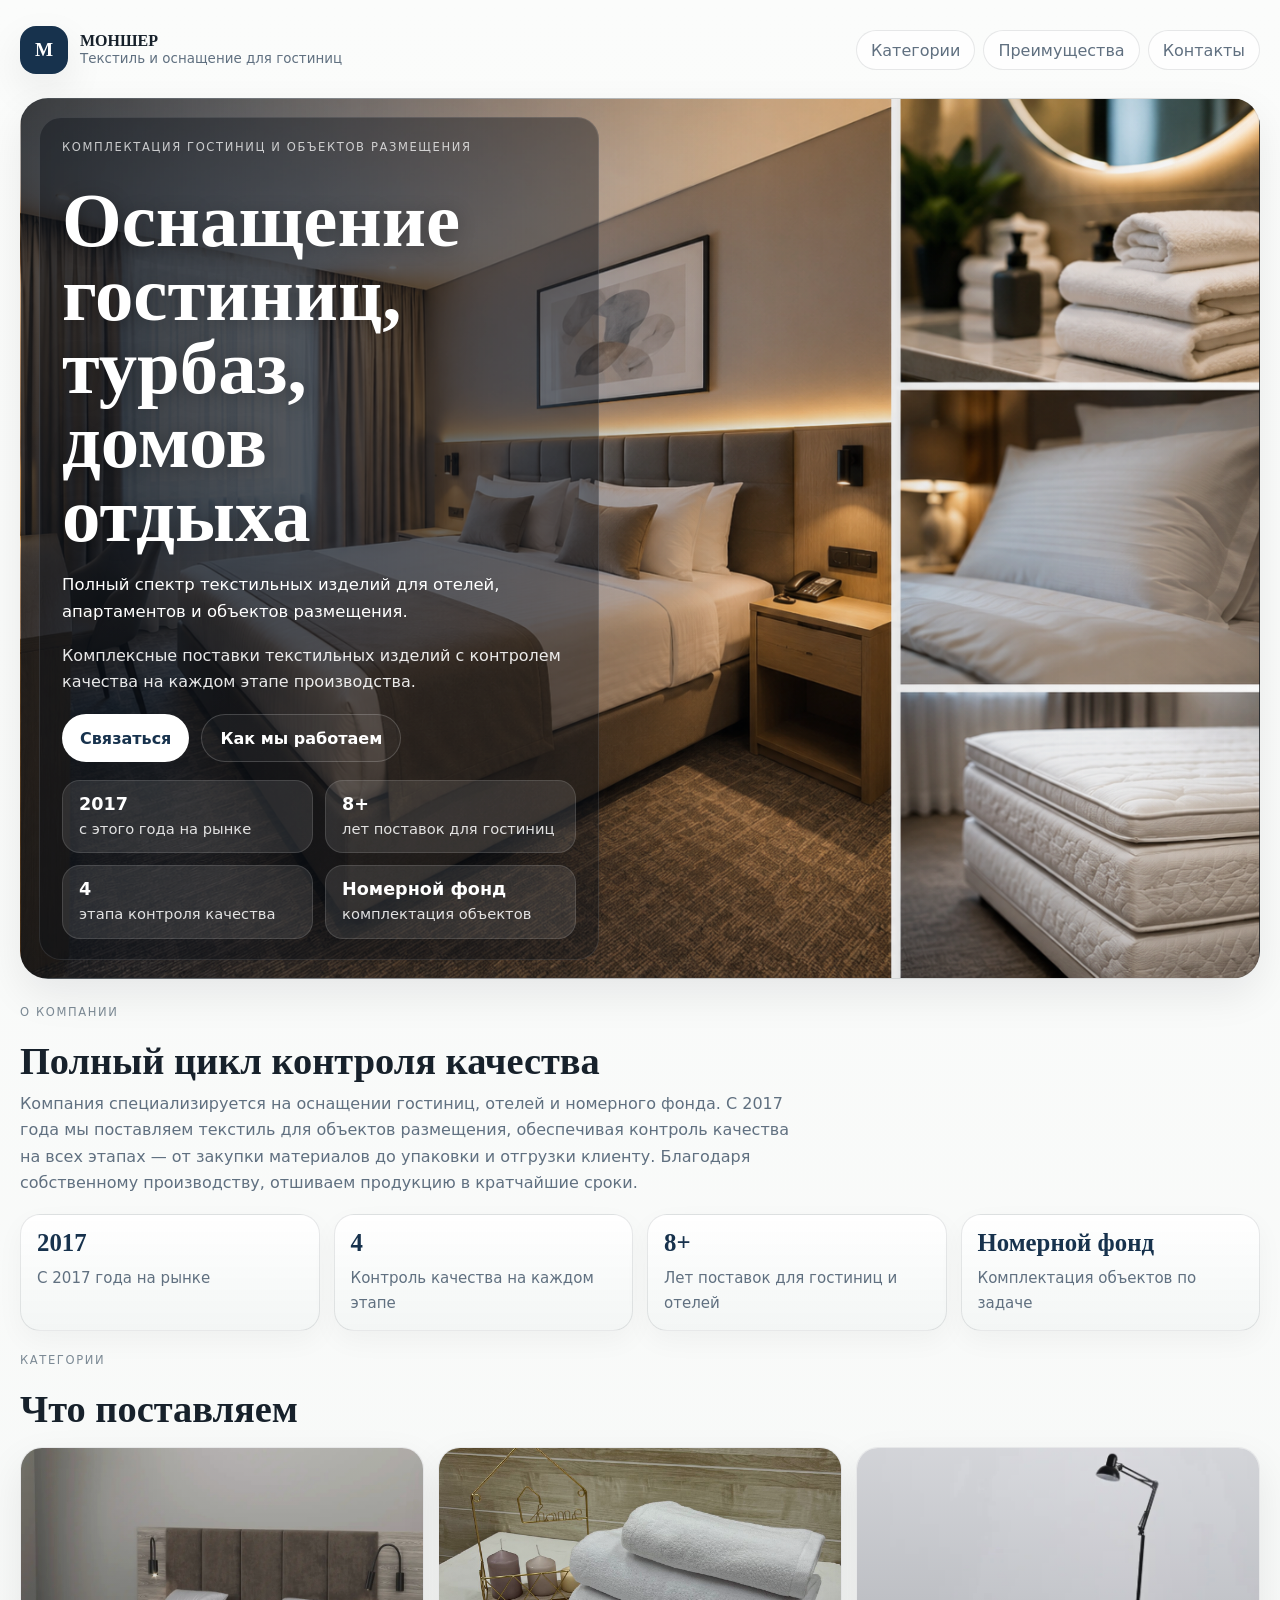
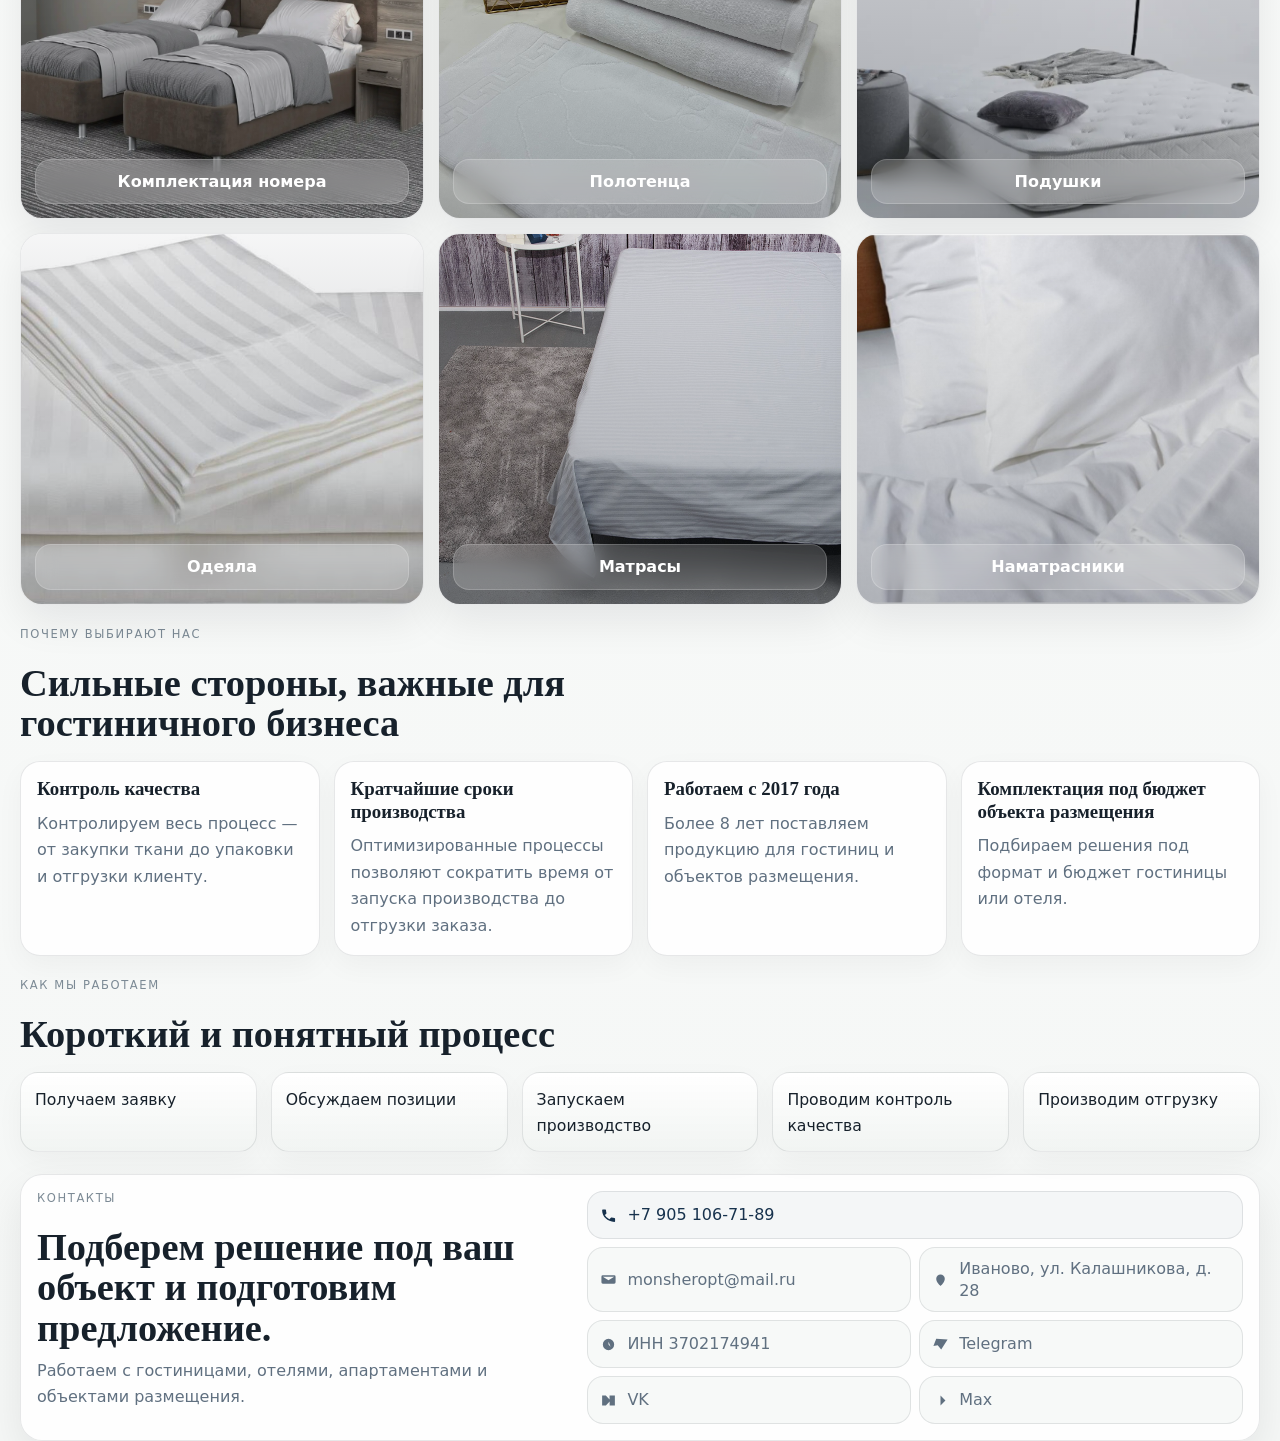
==== index.html @ e6797757 "Update site copy" ====
<!DOCTYPE html>
<html lang="ru">
<head>
    <meta charset="UTF-8">
    <meta name="viewport" content="width=device-width, initial-scale=1.0">
    <title>Оснащение гостиниц и номерного фонда</title>
    <link rel="stylesheet" href="static/styles.css">
</head>
<body>
    <div class="page-shell">
        <header class="hero" id="top">
            <nav class="topbar">
                <a class="brand" href="#top" aria-label="Главная">
                    <span class="brand-mark">M</span>
                    <span class="brand-text">
                        <strong>МОНШЕР</strong>
                        <small>Текстиль и оснащение для гостиниц</small>
                    </span>
                </a>
                <div class="topbar-links">
                    <a href="#products">Категории</a>
                    <a href="#advantages">Преимущества</a>
                    <a href="#contacts">Контакты</a>
                </div>
            </nav>

            <div class="hero-grid hero-grid-image">
                <div class="hero-copy hero-copy-overlay">
                    <p class="eyebrow">Комплектация гостиниц и объектов размещения</p>
                    <h1>Оснащение гостиниц, турбаз, домов отдыха</h1>
                    <p class="hero-lead">
                        Полный спектр текстильных изделий для отелей, апартаментов и объектов размещения.
                    </p>
                    <p class="hero-sublead">
                        Комплексные поставки текстильных изделий с контролем качества на каждом этапе производства.
                    </p>

                    <div class="hero-actions">
                        <a class="button button-primary" href="#contacts">Связаться</a>
                        <a class="button button-secondary" href="#workflow">Как мы работаем</a>
                    </div>

                    <div class="hero-metrics" aria-label="Ключевые показатели">
                        <div class="metric-pill">
                            <strong>2017</strong>
                            <span>с этого года на рынке</span>
                        </div>
                        <div class="metric-pill">
                            <strong>8+</strong>
                            <span>лет поставок для гостиниц</span>
                        </div>
                        <div class="metric-pill">
                            <strong>4</strong>
                            <span>этапа контроля качества</span>
                        </div>
                        <div class="metric-pill">
                            <strong>Номерной фонд</strong>
                            <span>комплектация объектов</span>
                        </div>
                    </div>
                </div>
            </div>
        </header>

        <main>
            <section class="section about-section" id="about">
                <div class="section-header">
                    <p class="eyebrow">О компании</p>
                    <h2>Полный цикл контроля качества</h2>
                    <p class="section-lead">
                        Компания специализируется на оснащении гостиниц, отелей и номерного фонда.
                        С 2017 года мы поставляем текстиль для объектов размещения, обеспечивая контроль качества
                        на всех этапах — от закупки материалов до упаковки и отгрузки клиенту. Благодаря собственному
                        производству, отшиваем продукцию в кратчайшие сроки.
                    </p>
                </div>

                <div class="stats-grid">
                    <article class="stat-card">
                        <span class="stat-value">2017</span>
                        <p>С 2017 года на рынке</p>
                    </article>
                    <article class="stat-card">
                        <span class="stat-value">4</span>
                        <p>Контроль качества на каждом этапе</p>
                    </article>
                    <article class="stat-card">
                        <span class="stat-value">8+</span>
                        <p>Лет поставок для гостиниц и отелей</p>
                    </article>
                    <article class="stat-card">
                        <span class="stat-value">Номерной фонд</span>
                        <p>Комплектация объектов по задаче</p>
                    </article>
                </div>
            </section>

            <section class="section" id="products">
                <div class="section-header compact">
                    <p class="eyebrow">Категории</p>
                    <h2>Что поставляем</h2>
                </div>

                <div class="products-grid">
                    <article class="product-card product-card-tall">
                        <img src="static/images/06.jpg" alt="Комплектация номера">
                        <div class="product-label">Комплектация номера</div>
                    </article>
                    <article class="product-card">
                        <img src="static/images/02.jpg" alt="Полотенца">
                        <div class="product-label">Полотенца</div>
                    </article>
                    <article class="product-card">
                        <img src="static/images/07.jpg" alt="Подушки">
                        <div class="product-label">Подушки</div>
                    </article>
                    <article class="product-card">
                        <img src="static/images/01.jpg" alt="Одеяла">
                        <div class="product-label">Одеяла</div>
                    </article>
                    <article class="product-card">
                        <img src="static/images/04.jpg" alt="Матрасы">
                        <div class="product-label">Матрасы</div>
                    </article>
                    <article class="product-card">
                        <img src="static/images/05.jpg" alt="Наматрасники">
                        <div class="product-label">Наматрасники</div>
                    </article>
                </div>
            </section>

            <section class="section" id="advantages">
                <div class="section-header compact">
                    <p class="eyebrow">Почему выбирают нас</p>
                    <h2>Сильные стороны, важные для гостиничного бизнеса</h2>
                </div>

                <div class="advantages-grid">
                    <article class="advantage-card">
                        <h3>Контроль качества</h3>
                        <p>Контролируем весь процесс — от закупки ткани до упаковки и отгрузки клиенту.</p>
                    </article>
                    <article class="advantage-card">
                        <h3>Кратчайшие сроки производства</h3>
                        <p>Оптимизированные процессы позволяют сократить время от запуска производства до отгрузки заказа.</p>
                    </article>
                    <article class="advantage-card">
                        <h3>Работаем с 2017 года</h3>
                        <p>Более 8 лет поставляем продукцию для гостиниц и объектов размещения.</p>
                    </article>
                    <article class="advantage-card">
                        <h3>Комплектация под бюджет объекта размещения</h3>
                        <p>Подбираем решения под формат и бюджет гостиницы или отеля.</p>
                    </article>
                </div>
            </section>

            <section class="section workflow-section" id="workflow">
                <div class="section-header compact">
                    <p class="eyebrow">Как мы работаем</p>
                    <h2>Короткий и понятный процесс</h2>
                </div>

                <div class="workflow-grid">
                    <article class="workflow-step">
                        <p>Получаем заявку</p>
                    </article>
                    <article class="workflow-step">
                        <p>Обсуждаем позиции</p>
                    </article>
                    <article class="workflow-step">
                        <p>Запускаем производство</p>
                    </article>
                    <article class="workflow-step">
                        <p>Проводим контроль качества</p>
                    </article>
                    <article class="workflow-step">
                        <p>Производим отгрузку</p>
                    </article>
                </div>
            </section>

            <section class="section cta-section" id="contacts">
                <div class="contacts-card">
                    <div class="contacts-copy">
                        <p class="eyebrow">Контакты</p>
                        <h2>Подберем решение под ваш объект и подготовим предложение.</h2>
                        <p class="section-lead">Работаем с гостиницами, отелями, апартаментами и объектами размещения.</p>
                    </div>

                    <div class="contacts-grid">
                        <a class="contact-link contact-link-featured" href="tel:+79051067189">
                            <svg class="contact-icon" viewBox="0 0 24 24" aria-hidden="true"><path d="M6.6 10.8a15 15 0 0 0 6.6 6.6l2.2-2.2c.3-.3.7-.4 1.1-.3 1.2.4 2.5.6 3.8.6.6 0 1 .4 1 1v3.5c0 .6-.4 1-1 1C10.5 21 3 13.5 3 4.7c0-.6.4-1 1-1h3.5c.6 0 1 .4 1 1 0 1.3.2 2.6.6 3.8.1.4 0 .8-.3 1.1l-2.2 2.2z"/></svg>
                            <span>+7 905 106-71-89</span>
                        </a>
                        <a class="contact-link" href="mailto:monsheropt@mail.ru">
                            <svg class="contact-icon" viewBox="0 0 24 24" aria-hidden="true"><path d="M4 6h16a2 2 0 0 1 2 2v8a2 2 0 0 1-2 2H4a2 2 0 0 1-2-2V8a2 2 0 0 1 2-2zm0 2 8 5 8-5"/></svg>
                            <span>monsheropt@mail.ru</span>
                        </a>
                        <a class="contact-link" href="#">
                            <svg class="contact-icon" viewBox="0 0 24 24" aria-hidden="true"><path d="M12 21s6-4.4 6-10a6 6 0 1 0-12 0c0 5.6 6 10 6 10z"/><circle cx="12" cy="11" r="2.5"/></svg>
                            <span>Иваново, ул. Калашникова, д. 28</span>
                        </a>
                        <a class="contact-link" href="#">
                            <svg class="contact-icon" viewBox="0 0 24 24" aria-hidden="true"><path d="M4 12a8 8 0 1 1 16 0 8 8 0 0 1-16 0zm8-4v4l3 3"/></svg>
                            <span>ИНН 3702174941</span>
                        </a>
                        <a class="contact-link" href="#">
                            <svg class="contact-icon" viewBox="0 0 24 24" aria-hidden="true"><path d="M22 5 13 19 8 13l-6 1 4-10 16 1z"/></svg>
                            <span>Telegram</span>
                        </a>
                        <a class="contact-link" href="https://vk.com/club238634452">
                            <svg class="contact-icon" viewBox="0 0 24 24" aria-hidden="true"><path d="M3 5h5.2l5.3 5.7V5H21v14h-7.4v-5.7L8.3 19H3z"/></svg>
                            <span>VK</span>
                        </a>
                        <a class="contact-link" href="#">
                            <svg class="contact-icon" viewBox="0 0 24 24" aria-hidden="true"><path d="M5 12h14M12 5l7 7-7 7"/></svg>
                            <span>Max</span>
                        </a>
                    </div>
                </div>
            </section>
        </main>
    </div>
</body>
</html>
---- static/styles.css ----
:root {
    --bg: #f5f7f6;
    --surface: #ffffff;
    --surface-soft: #eef2ef;
    --surface-warm: #f2f0ea;
    --text: #17212b;
    --muted: #607080;
    --accent: #17324d;
    --accent-soft: #7c8a95;
    --line: rgba(23, 33, 43, 0.1);
    --shadow: 0 16px 40px rgba(12, 19, 26, 0.08);
}

* {
    box-sizing: border-box;
}

html {
    scroll-behavior: smooth;
}

body {
    margin: 0;
    min-width: 320px;
    font-family: "Inter", "Segoe UI", system-ui, -apple-system, sans-serif;
    color: var(--text);
    background:
        linear-gradient(180deg, #fbfcfb 0%, var(--bg) 100%);
}

a {
    color: inherit;
    text-decoration: none;
}

img {
    display: block;
    width: 100%;
}

.page-shell {
    width: min(1240px, calc(100% - 32px));
    margin: 0 auto;
}

.hero {
    padding: 18px 0 10px;
}

.topbar {
    display: flex;
    align-items: center;
    justify-content: space-between;
    gap: 20px;
    padding: 8px 0 24px;
}

.brand {
    display: inline-flex;
    align-items: center;
    gap: 12px;
    min-width: 0;
}

.brand-mark {
    display: grid;
    place-items: center;
    width: 48px;
    height: 48px;
    border-radius: 16px;
    background: var(--accent);
    color: #fff;
    font-family: Georgia, "Times New Roman", serif;
    font-size: 1.2rem;
    font-weight: 700;
    letter-spacing: 0;
    box-shadow: var(--shadow);
}

.brand-text {
    display: flex;
    flex-direction: column;
    min-width: 0;
}

.brand-text strong,
h1,
h2,
h3 {
    font-family: Georgia, "Times New Roman", serif;
}

.brand-text strong {
    font-size: 1rem;
    line-height: 1.1;
}

.brand-text small {
    color: var(--muted);
    font-size: 0.84rem;
    line-height: 1.35;
}

.topbar-links {
    display: inline-flex;
    align-items: center;
    flex-wrap: wrap;
    gap: 8px;
}

.topbar-links a {
    min-height: 40px;
    padding: 0 14px;
    border-radius: 999px;
    border: 1px solid var(--line);
    background: rgba(255, 255, 255, 0.7);
    color: var(--muted);
    display: inline-flex;
    align-items: center;
    justify-content: center;
    transition: transform 0.18s ease, border-color 0.18s ease, color 0.18s ease;
}

.topbar-links a:hover {
    transform: translateY(-1px);
    border-color: rgba(23, 50, 77, 0.22);
    color: var(--accent);
}

.hero-grid {
    position: relative;
    overflow: hidden;
    display: grid;
    grid-template-columns: 1fr;
    align-items: end;
    min-height: 560px;
    padding: 18px;
    border-radius: 28px;
    border: 1px solid var(--line);
    background:
        linear-gradient(90deg, rgba(10, 16, 23, 0.72) 0%, rgba(10, 16, 23, 0.38) 32%, rgba(10, 16, 23, 0.10) 60%, rgba(10, 16, 23, 0.02) 100%),
        url("images/123123.png") center center / cover no-repeat;
    box-shadow: var(--shadow);
}

.eyebrow {
    margin: 0 0 12px;
    text-transform: uppercase;
    letter-spacing: 0.14em;
    font-size: 0.72rem;
    color: var(--accent-soft);
}

h1 {
    margin: 0;
    font-size: clamp(2.8rem, 6vw, 5.1rem);
    line-height: 0.96;
    max-width: 12ch;
}

h2 {
    margin: 0;
    font-size: clamp(1.65rem, 3vw, 2.7rem);
    line-height: 1.05;
}

h3 {
    margin: 0;
    font-size: 1.18rem;
    line-height: 1.2;
}

.hero-lead,
.section-lead,
.advantage-card p,
.workflow-step p,
.stat-card p,
.hero-note {
    margin: 0;
    color: var(--muted);
    line-height: 1.65;
}

.hero-copy {
    display: grid;
    gap: 18px;
    max-width: 560px;
    padding: 22px 22px 20px;
    border-radius: 22px;
    background: rgba(12, 18, 25, 0.42);
    border: 1px solid rgba(255, 255, 255, 0.1);
    backdrop-filter: none;
}

.hero-copy .eyebrow {
    color: rgba(255, 255, 255, 0.74);
}

.hero-copy h1 {
    color: #fff;
    text-shadow: 0 2px 18px rgba(0, 0, 0, 0.28);
}

.hero-copy .hero-sublead {
    max-width: 54ch;
}

.hero-copy .hero-metrics {
    max-width: 560px;
}

.hero-lead {
    max-width: 54ch;
    font-size: 1.03rem;
    color: #fff;
}

.hero-sublead {
    margin: 0;
    max-width: 54ch;
    color: rgba(255, 255, 255, 0.9);
    line-height: 1.6;
}

.hero-metrics {
    display: grid;
    grid-template-columns: repeat(2, minmax(0, 1fr));
    gap: 12px;
    max-width: 560px;
}

.metric-pill {
    padding: 14px 16px;
    border: 1px solid rgba(255, 255, 255, 0.12);
    border-radius: 18px;
    background: rgba(255, 255, 255, 0.1);
    box-shadow: none;
    backdrop-filter: none;
}

.metric-pill strong {
    display: block;
    margin-bottom: 4px;
    font-size: 1.1rem;
    line-height: 1.1;
    color: #fff;
}

.metric-pill span {
    display: block;
    color: rgba(255, 255, 255, 0.86);
    font-size: 0.92rem;
    line-height: 1.35;
}

.hero-actions {
    display: flex;
    flex-wrap: wrap;
    gap: 12px;
    margin-top: 2px;
}

.button {
    min-height: 48px;
    padding: 0 18px;
    border-radius: 999px;
    display: inline-flex;
    align-items: center;
    justify-content: center;
    font-weight: 600;
    transition: transform 0.18s ease, background-color 0.18s ease, border-color 0.18s ease;
}

.button:hover {
    transform: translateY(-1px);
}

.button-primary {
    background: #fff;
    color: var(--accent);
    box-shadow: none;
}

.button-secondary {
    border: 1px solid rgba(255, 255, 255, 0.18);
    background: rgba(255, 255, 255, 0.04);
    color: #fff;
}

.section {
    padding: 22px 0 0;
}

.section-header {
    display: grid;
    gap: 10px;
    margin-bottom: 18px;
}

.section-header.compact {
    max-width: 760px;
}

.section-lead {
    max-width: 78ch;
}

.about-section {
    padding-top: 16px;
}

.stats-grid {
    display: grid;
    grid-template-columns: repeat(4, minmax(0, 1fr));
    gap: 14px;
}

.stat-card {
    padding: 16px 16px 14px;
    border: 1px solid var(--line);
    border-radius: 20px;
    background: linear-gradient(180deg, rgba(255, 255, 255, 0.94) 0%, rgba(243, 246, 245, 0.98) 100%);
    box-shadow: 0 10px 28px rgba(12, 19, 26, 0.04);
}

.stat-value {
    display: block;
    margin-bottom: 10px;
    font-size: 1.55rem;
    font-weight: 700;
    line-height: 1;
    color: var(--accent);
    font-family: Georgia, "Times New Roman", serif;
}

.stat-card p {
    font-size: 0.94rem;
}

.products-grid {
    display: grid;
    grid-template-columns: repeat(3, minmax(0, 1fr));
    gap: 14px;
}

.product-card {
    position: relative;
    overflow: hidden;
    aspect-ratio: 1 / 0.92;
    border-radius: 22px;
    border: 1px solid var(--line);
    background: var(--surface);
    box-shadow: var(--shadow);
    transition: transform 0.18s ease, box-shadow 0.18s ease;
}

.product-card:hover {
    transform: translateY(-2px);
}

.product-card img {
    height: 100%;
    object-fit: cover;
}

.product-card::after {
    content: "";
    position: absolute;
    inset: 0;
    background: linear-gradient(180deg, rgba(15, 23, 33, 0.04) 0%, rgba(15, 23, 33, 0.28) 100%);
    pointer-events: none;
}

.product-label {
    position: absolute;
    left: 14px;
    right: 14px;
    bottom: 14px;
    z-index: 1;
    padding: 12px 14px;
    border-radius: 16px;
    border: 1px solid rgba(255, 255, 255, 0.18);
    background: rgba(255, 255, 255, 0.18);
    color: #fff;
    text-align: center;
    backdrop-filter: blur(10px);
    font-size: 1rem;
    font-weight: 600;
    line-height: 1.2;
}

.advantages-grid {
    display: grid;
    grid-template-columns: repeat(4, minmax(0, 1fr));
    gap: 14px;
}

.advantage-card {
    padding: 16px;
    border: 1px solid var(--line);
    border-radius: 20px;
    background: rgba(255, 255, 255, 0.82);
    box-shadow: 0 10px 28px rgba(12, 19, 26, 0.04);
}

.advantage-card h3 {
    margin-bottom: 10px;
}

.workflow-grid {
    display: grid;
    grid-template-columns: repeat(5, minmax(0, 1fr));
    gap: 14px;
}

.workflow-step {
    padding: 14px 14px 12px;
    border: 1px solid var(--line);
    border-radius: 18px;
    background: linear-gradient(180deg, rgba(255, 255, 255, 0.94) 0%, rgba(241, 244, 242, 0.98) 100%);
    box-shadow: 0 10px 28px rgba(12, 19, 26, 0.04);
}

.workflow-step p {
    color: var(--text);
    font-size: 0.98rem;
}

.contacts-card {
    display: grid;
    grid-template-columns: 0.9fr 1.1fr;
    gap: 14px;
    align-items: start;
    padding: 16px;
    border: 1px solid var(--line);
    border-radius: 22px;
    background: rgba(255, 255, 255, 0.86);
    box-shadow: var(--shadow);
}

.contacts-copy {
    display: grid;
    gap: 10px;
}

.contacts-grid {
    display: grid;
    grid-template-columns: repeat(2, minmax(0, 1fr));
    gap: 8px;
}

.contact-link {
    min-height: 48px;
    display: flex;
    align-items: center;
    gap: 10px;
    padding: 10px 12px;
    border: 1px solid var(--line);
    border-radius: 16px;
    background: rgba(247, 249, 248, 0.9);
    color: var(--muted);
    transition: transform 0.18s ease, border-color 0.18s ease, color 0.18s ease, background-color 0.18s ease;
}

.contact-link:hover {
    transform: translateY(-1px);
    border-color: rgba(23, 50, 77, 0.18);
    color: var(--accent);
    background: rgba(255, 255, 255, 0.96);
}

.contact-link-featured {
    grid-column: 1 / -1;
    color: var(--accent);
    background: rgba(23, 50, 77, 0.04);
}

.contact-icon {
    width: 17px;
    height: 17px;
    flex: 0 0 17px;
    fill: currentColor;
}

.contact-link span {
    line-height: 1.35;
}

.success-body {
    min-height: 100vh;
    display: grid;
    place-items: center;
    padding: 24px;
}

.success-shell {
    width: min(700px, 100%);
}

.success-card {
    padding: 40px;
    border-radius: 24px;
    border: 1px solid var(--line);
    background: var(--surface);
    box-shadow: var(--shadow);
}

.success-card p {
    color: var(--muted);
    line-height: 1.65;
}

@media (max-width: 1080px) {
    .hero-grid {
        min-height: 500px;
        padding: 16px;
    }

    .hero-copy {
        max-width: 600px;
    }

    .stats-grid,
    .advantages-grid {
        grid-template-columns: repeat(2, minmax(0, 1fr));
    }

    .workflow-grid {
        grid-template-columns: repeat(2, minmax(0, 1fr));
    }

    .contacts-card {
        grid-template-columns: 1fr;
    }
}

@media (max-width: 740px) {
    .page-shell {
        width: min(100% - 20px, 1240px);
    }

    .topbar {
        flex-direction: column;
        align-items: flex-start;
        padding-bottom: 18px;
    }

    .topbar-links {
        width: 100%;
    }

    .topbar-links a {
        flex: 1 1 0;
    }

    .hero-grid {
        min-height: 430px;
        padding: 12px;
    }

    .hero-metrics,
    .stats-grid,
    .products-grid,
    .advantages-grid,
    .workflow-grid {
        grid-template-columns: 1fr;
    }

    .contacts-grid {
        grid-template-columns: 1fr;
    }

    .hero-copy {
        padding: 16px;
        max-width: none;
        border-radius: 20px;
    }

    .hero-lead,
    .hero-sublead {
        max-width: none;
    }

    .product-card {
        aspect-ratio: 1 / 0.9;
    }

    .contacts-card {
        padding: 16px;
    }

    .success-card {
        padding: 26px;
    }
}

@media (prefers-reduced-motion: reduce) {
    html {
        scroll-behavior: auto;
    }

    * {
        transition-duration: 0.01ms !important;
        animation-duration: 0.01ms !important;
        animation-iteration-count: 1 !important;
    }
}
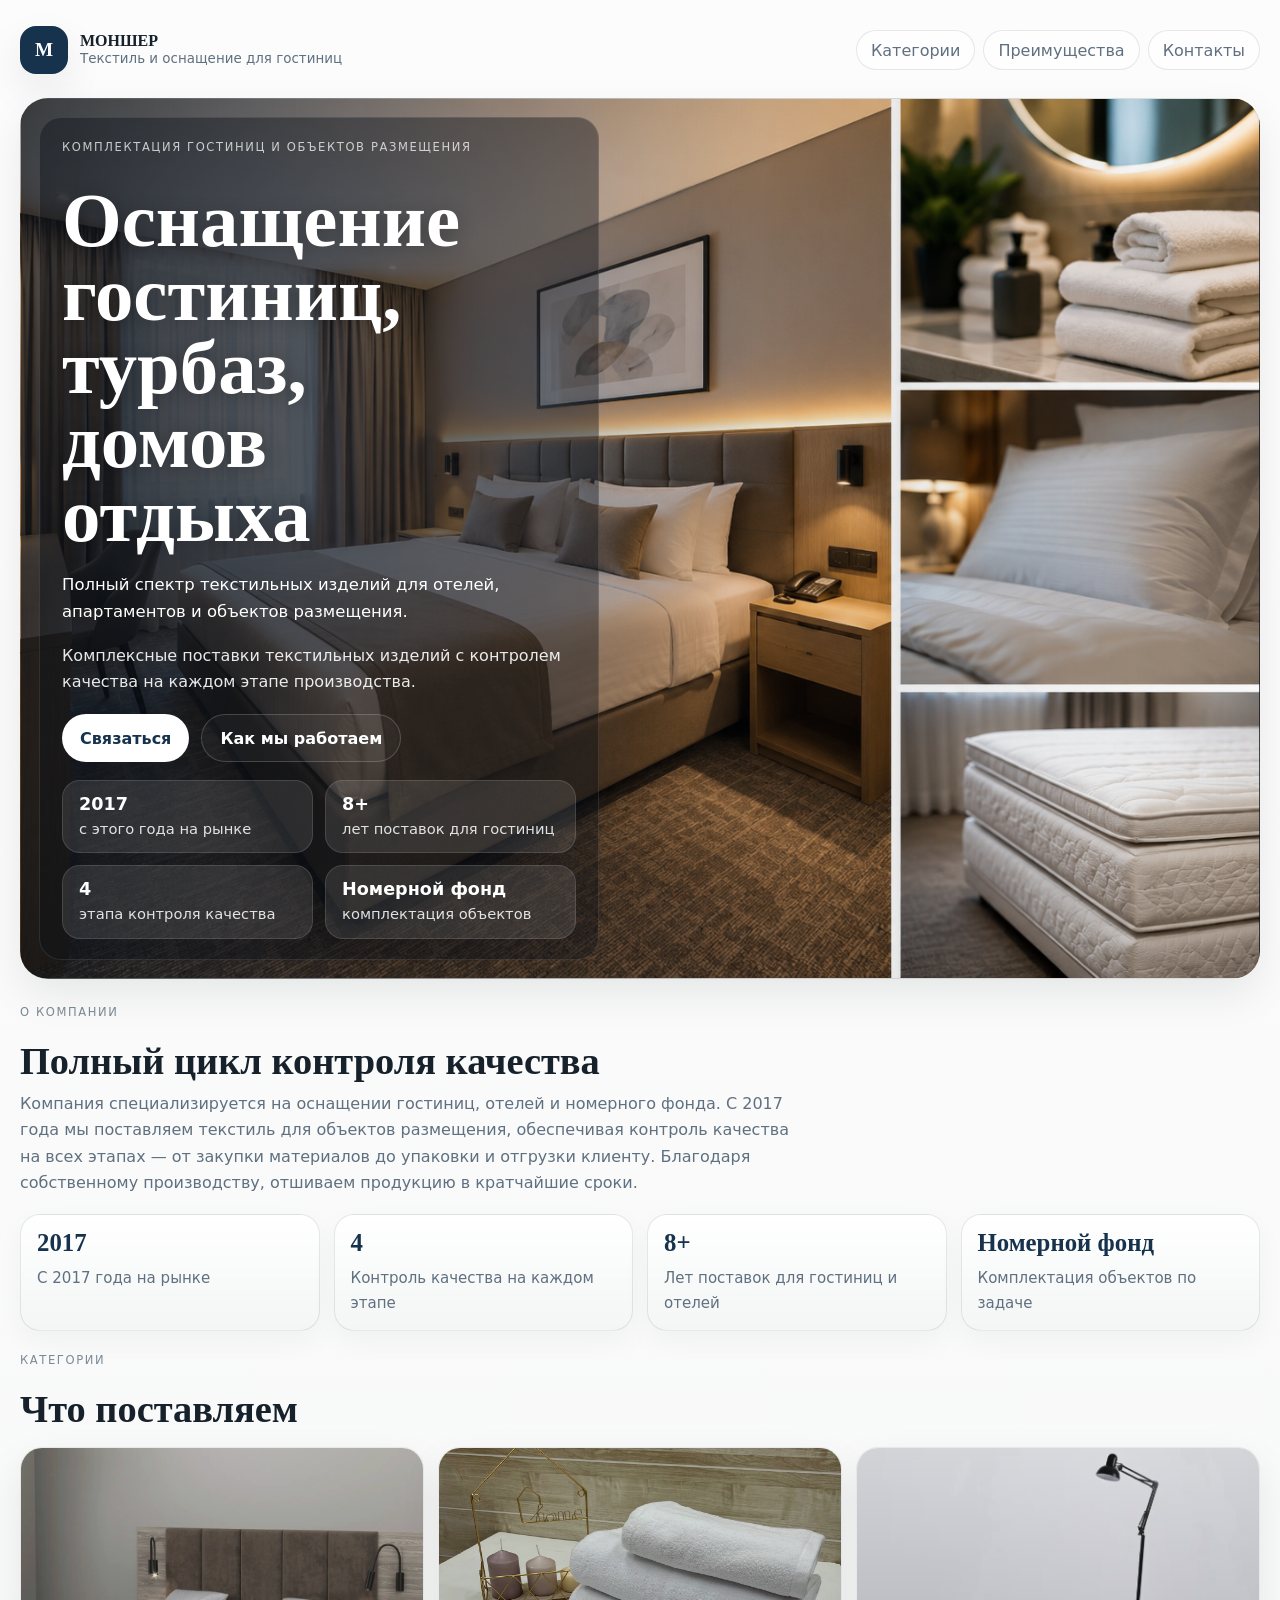
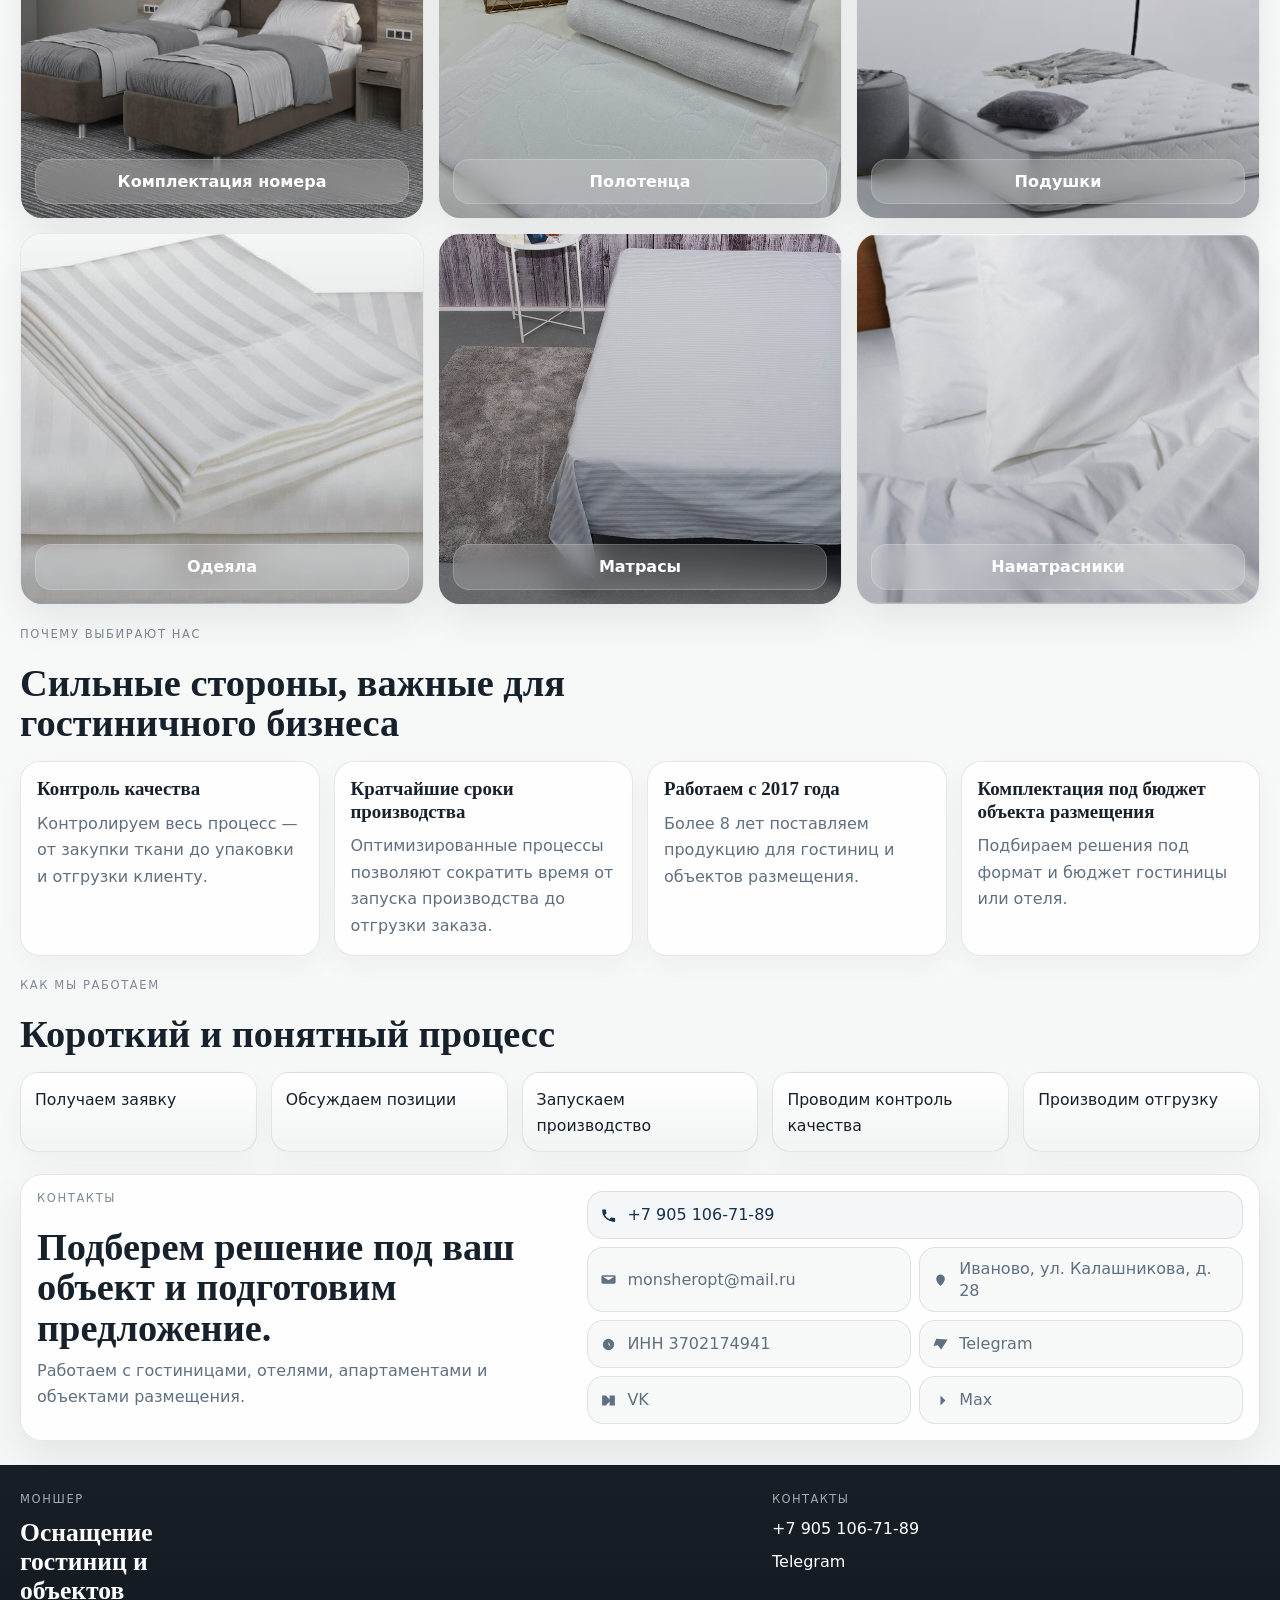
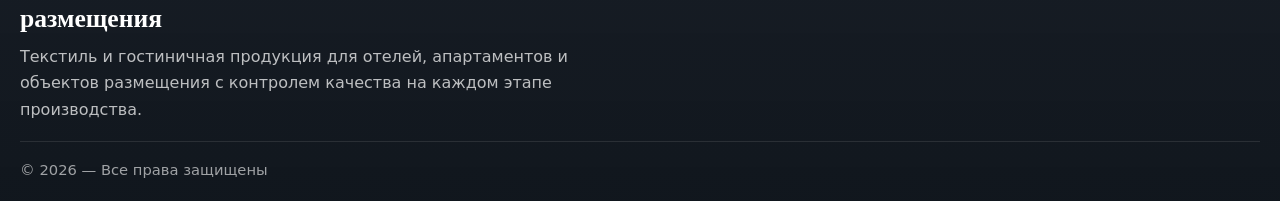
==== commit f285972b: "Add footer section" ====
--- a/index.html
+++ b/index.html
@@ -222,5 +222,28 @@
             </section>
         </main>
     </div>
+
+    <footer class="site-footer">
+        <div class="site-footer-inner">
+            <div class="site-footer-brand">
+                <p class="eyebrow">МОНШЕР</p>
+                <h2>Оснащение гостиниц и объектов размещения</h2>
+                <p>
+                    Текстиль и гостиничная продукция для отелей, апартаментов и объектов размещения с
+                    контролем качества на каждом этапе производства.
+                </p>
+            </div>
+
+            <div class="site-footer-contacts">
+                <p class="site-footer-title">Контакты</p>
+                <a href="tel:+79051067189">+7 905 106-71-89</a>
+                <span>Telegram</span>
+            </div>
+        </div>
+
+        <div class="site-footer-bottom">
+            <span>© 2026 — Все права защищены</span>
+        </div>
+    </footer>
 </body>
 </html>
--- a/static/styles.css
+++ b/static/styles.css
@@ -486,6 +486,88 @@
     line-height: 1.35;
 }
 
+.site-footer {
+    margin-top: 24px;
+    padding: 24px 0 20px;
+    border-top: 1px solid rgba(23, 33, 43, 0.08);
+    background: linear-gradient(180deg, rgba(15, 21, 30, 0.96) 0%, rgba(12, 18, 25, 0.98) 100%);
+    color: rgba(255, 255, 255, 0.86);
+    backdrop-filter: blur(10px);
+}
+
+.site-footer-inner {
+    width: min(1240px, calc(100% - 32px));
+    margin: 0 auto;
+    display: grid;
+    grid-template-columns: minmax(0, 1.2fr) minmax(240px, 0.8fr);
+    gap: 20px;
+    align-items: start;
+}
+
+.site-footer-brand {
+    display: grid;
+    gap: 10px;
+}
+
+.site-footer-brand .eyebrow {
+    margin-bottom: 0;
+    color: rgba(255, 255, 255, 0.62);
+}
+
+.site-footer-brand h2 {
+    font-size: clamp(1.25rem, 2vw, 1.8rem);
+    line-height: 1.12;
+    color: #fff;
+    max-width: 18ch;
+}
+
+.site-footer-brand p {
+    margin: 0;
+    max-width: 56ch;
+    line-height: 1.65;
+    color: rgba(255, 255, 255, 0.72);
+}
+
+.site-footer-contacts {
+    display: grid;
+    gap: 10px;
+    justify-items: start;
+    padding-top: 2px;
+}
+
+.site-footer-title {
+    margin: 0 0 2px;
+    color: rgba(255, 255, 255, 0.62);
+    text-transform: uppercase;
+    letter-spacing: 0.12em;
+    font-size: 0.72rem;
+}
+
+.site-footer-contacts a,
+.site-footer-contacts span {
+    color: #fff;
+    line-height: 1.4;
+}
+
+.site-footer-contacts a {
+    transition: color 0.18s ease, opacity 0.18s ease;
+}
+
+.site-footer-contacts a:hover {
+    color: #ffffff;
+    opacity: 0.84;
+}
+
+.site-footer-bottom {
+    width: min(1240px, calc(100% - 32px));
+    margin: 18px auto 0;
+    padding-top: 18px;
+    border-top: 1px solid rgba(255, 255, 255, 0.1);
+    color: rgba(255, 255, 255, 0.6);
+    font-size: 0.92rem;
+    line-height: 1.4;
+}
+
 .success-body {
     min-height: 100vh;
     display: grid;
@@ -530,6 +612,10 @@
     }
 
     .contacts-card {
+        grid-template-columns: 1fr;
+    }
+
+    .site-footer-inner {
         grid-template-columns: 1fr;
     }
 }
@@ -589,6 +675,25 @@
         padding: 16px;
     }
 
+    .site-footer {
+        margin-top: 18px;
+        padding: 20px 0 18px;
+    }
+
+    .site-footer-inner,
+    .site-footer-bottom {
+        width: min(100% - 20px, 1240px);
+    }
+
+    .site-footer-bottom {
+        margin-top: 16px;
+        padding-top: 16px;
+    }
+
+    .site-footer-brand h2 {
+        max-width: none;
+    }
+
     .success-card {
         padding: 26px;
     }
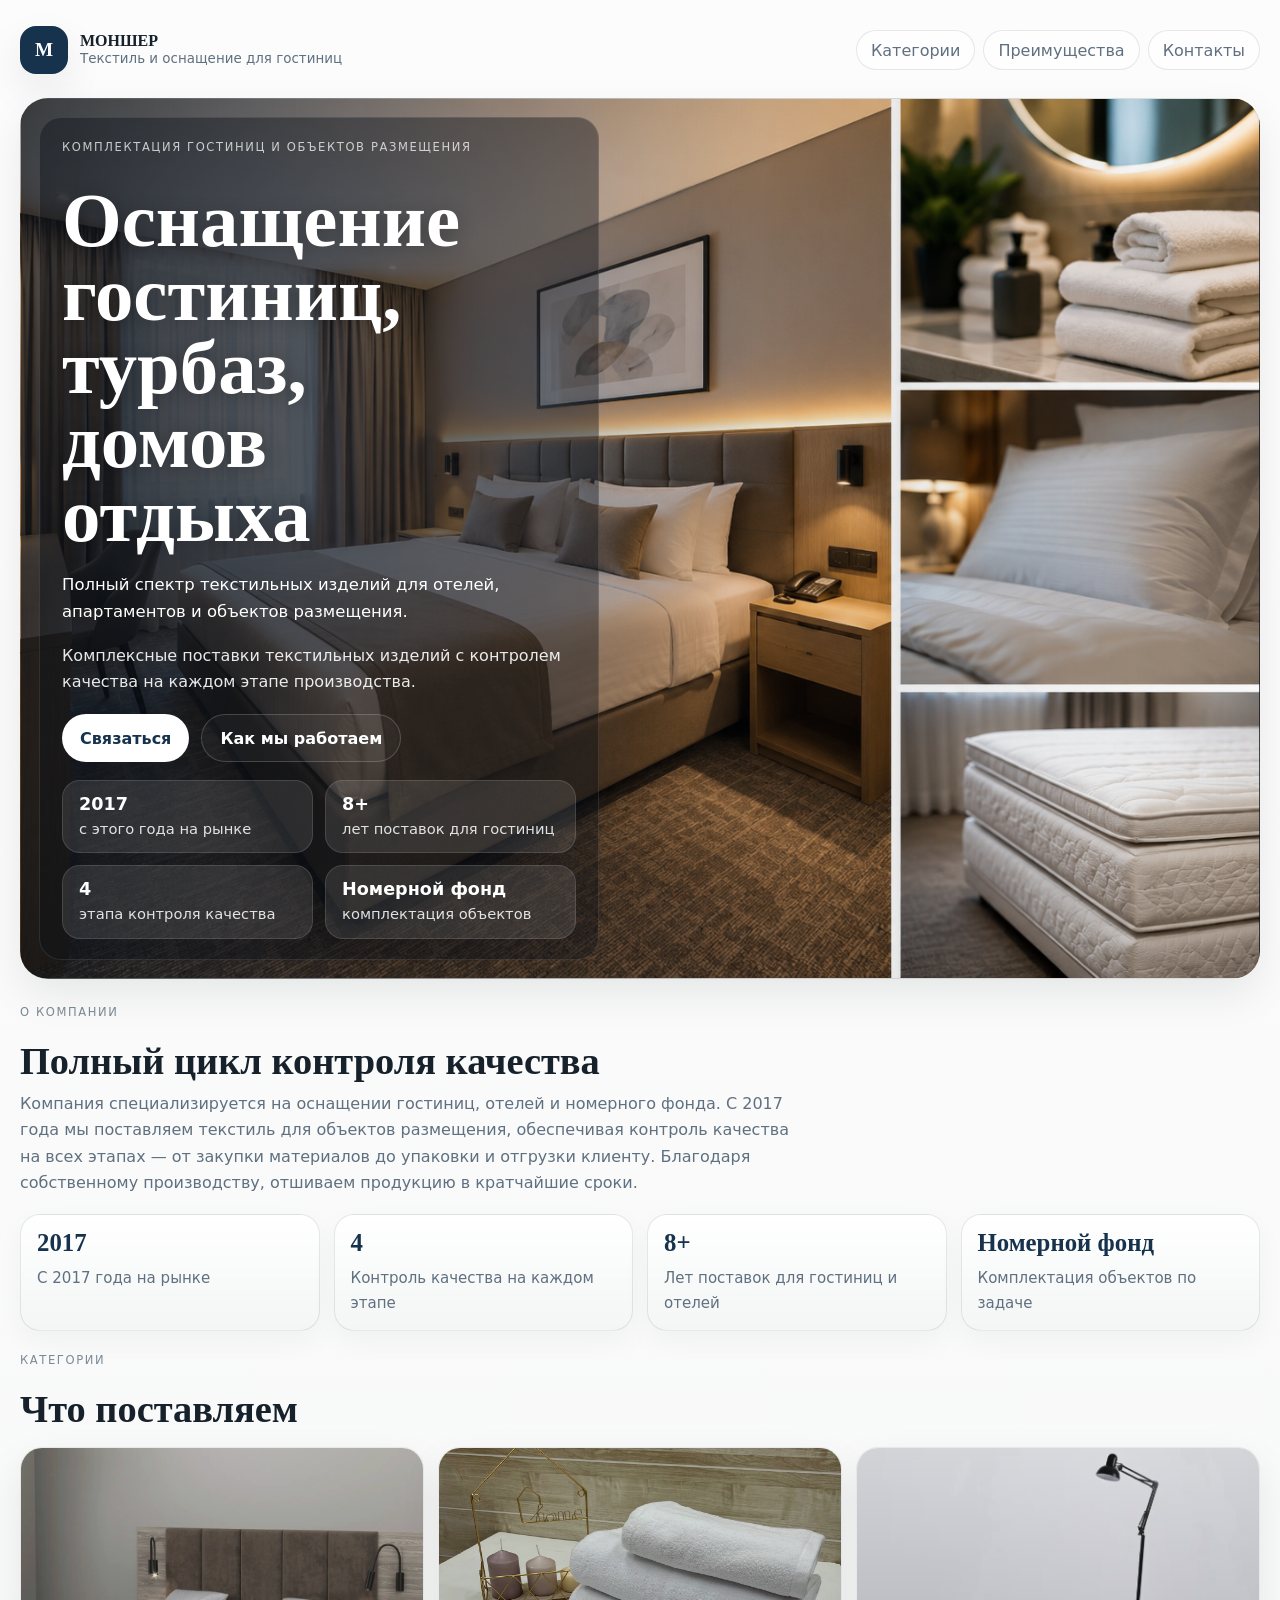
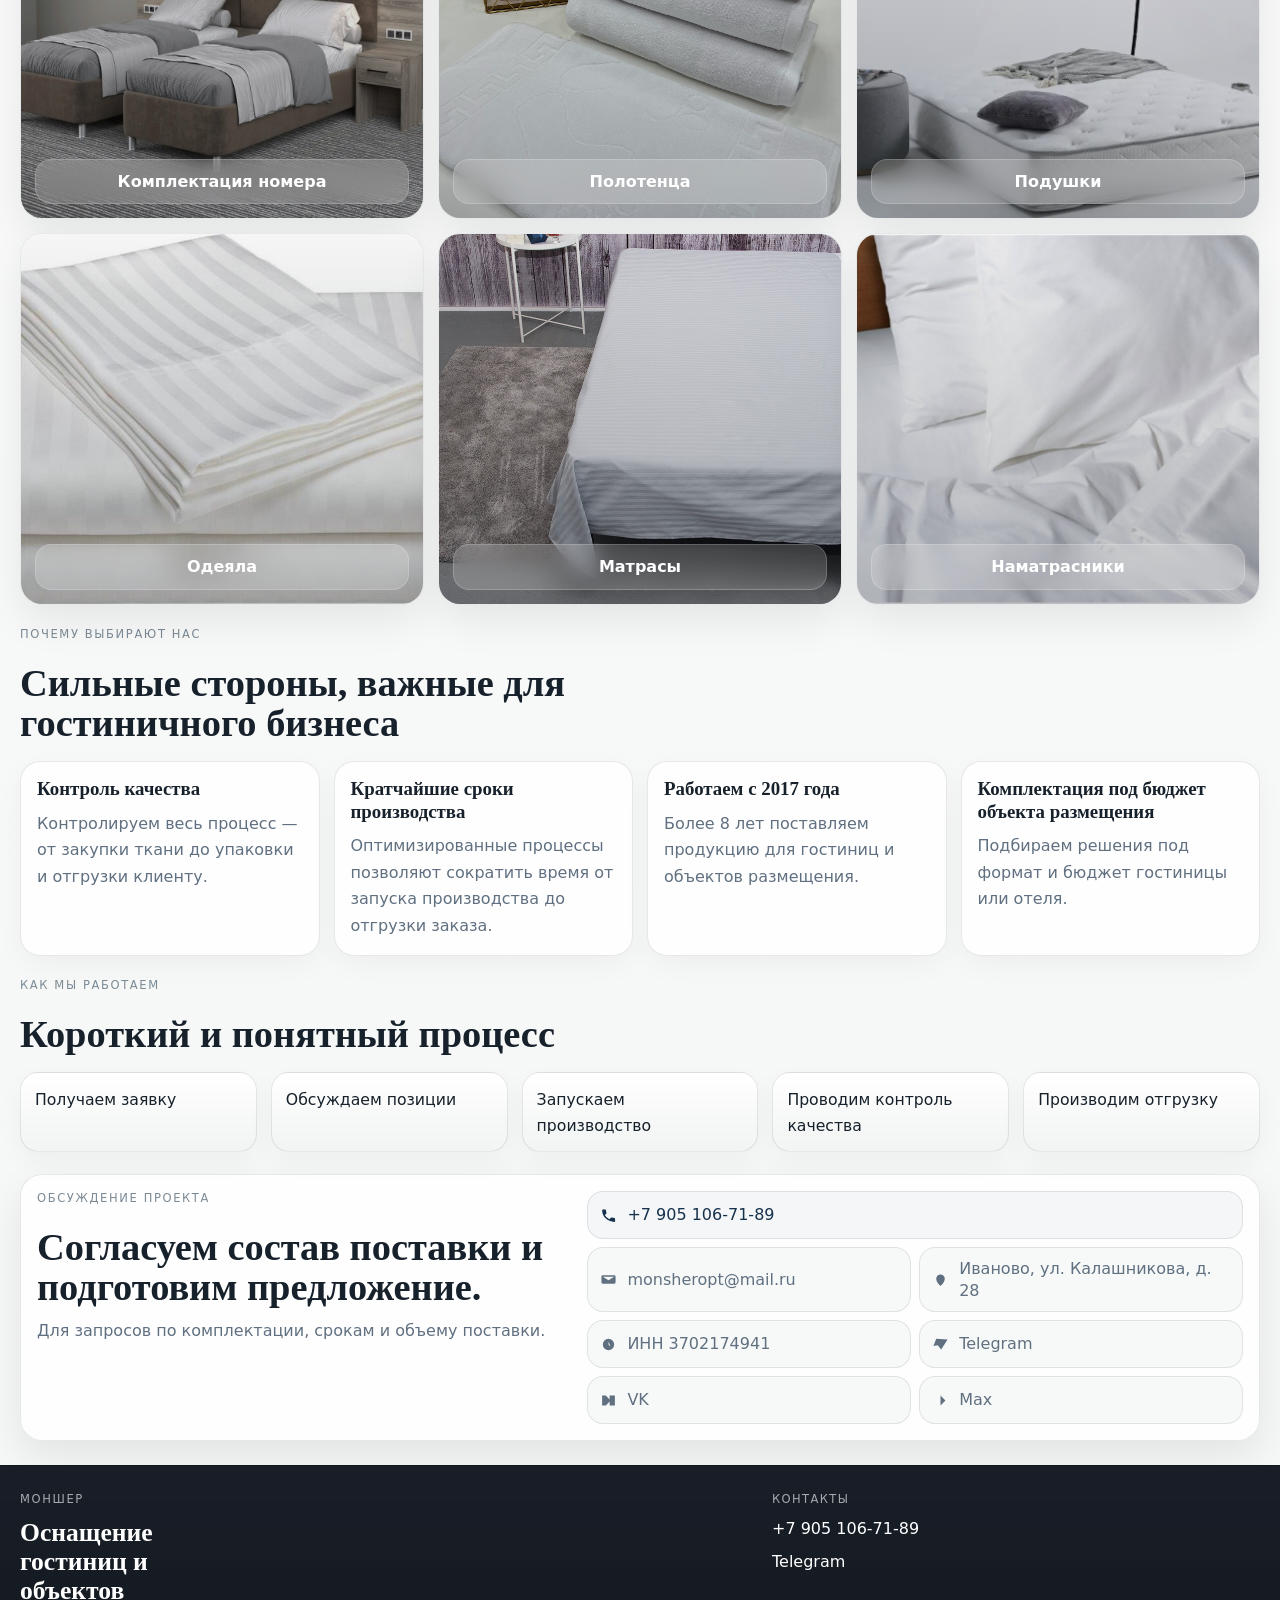
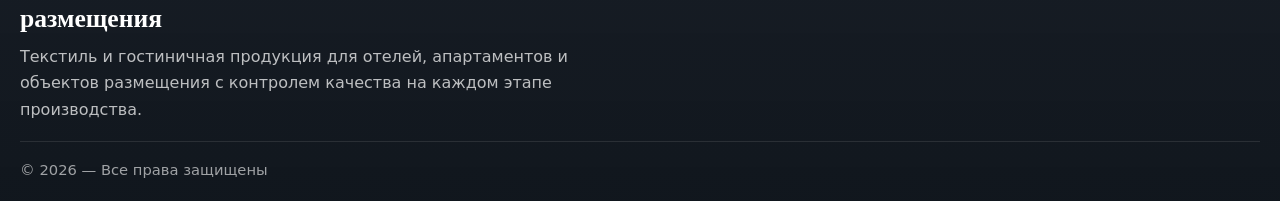
==== commit 579d66ac: "Refine CTA footer area" ====
--- a/index.html
+++ b/index.html
@@ -183,9 +183,9 @@
             <section class="section cta-section" id="contacts">
                 <div class="contacts-card">
                     <div class="contacts-copy">
-                        <p class="eyebrow">Контакты</p>
-                        <h2>Подберем решение под ваш объект и подготовим предложение.</h2>
-                        <p class="section-lead">Работаем с гостиницами, отелями, апартаментами и объектами размещения.</p>
+                        <p class="eyebrow">Обсуждение проекта</p>
+                        <h2>Согласуем состав поставки и подготовим предложение.</h2>
+                        <p class="section-lead">Для запросов по комплектации, срокам и объему поставки.</p>
                     </div>
 
                     <div class="contacts-grid">
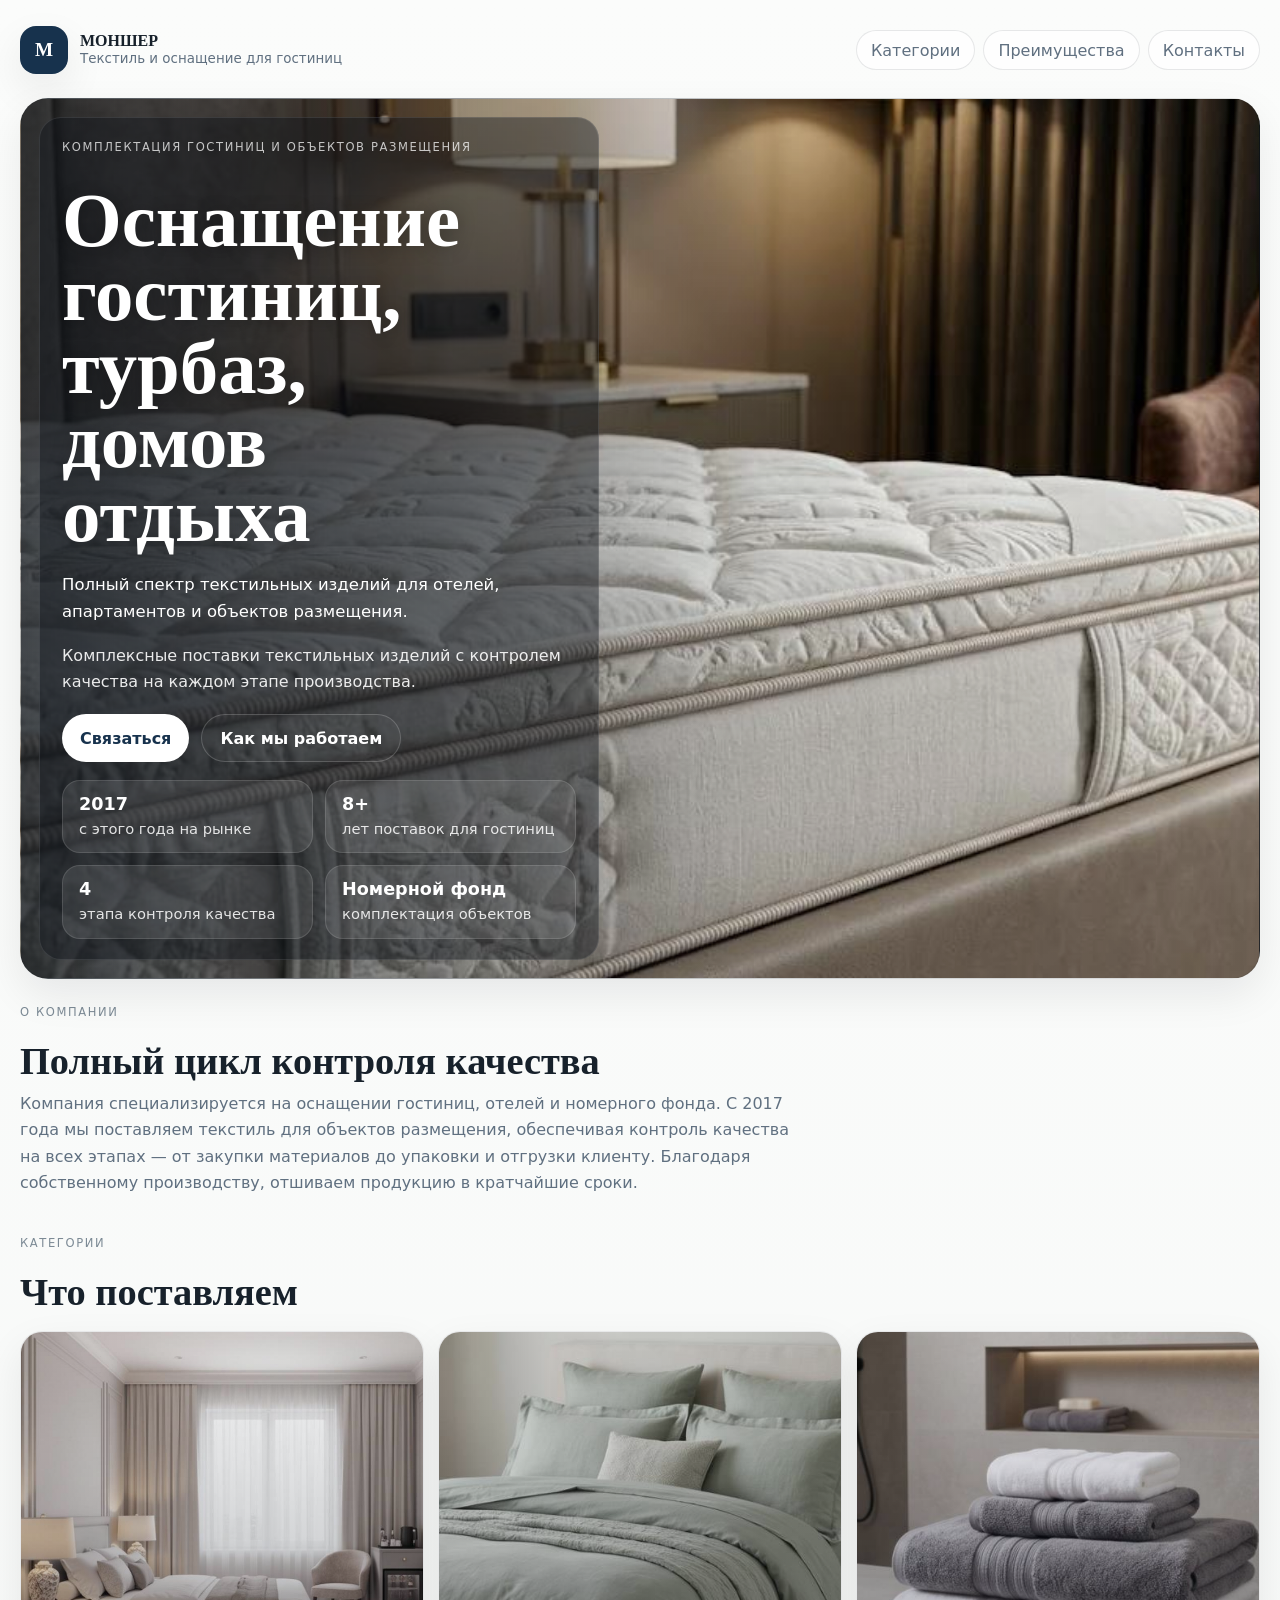
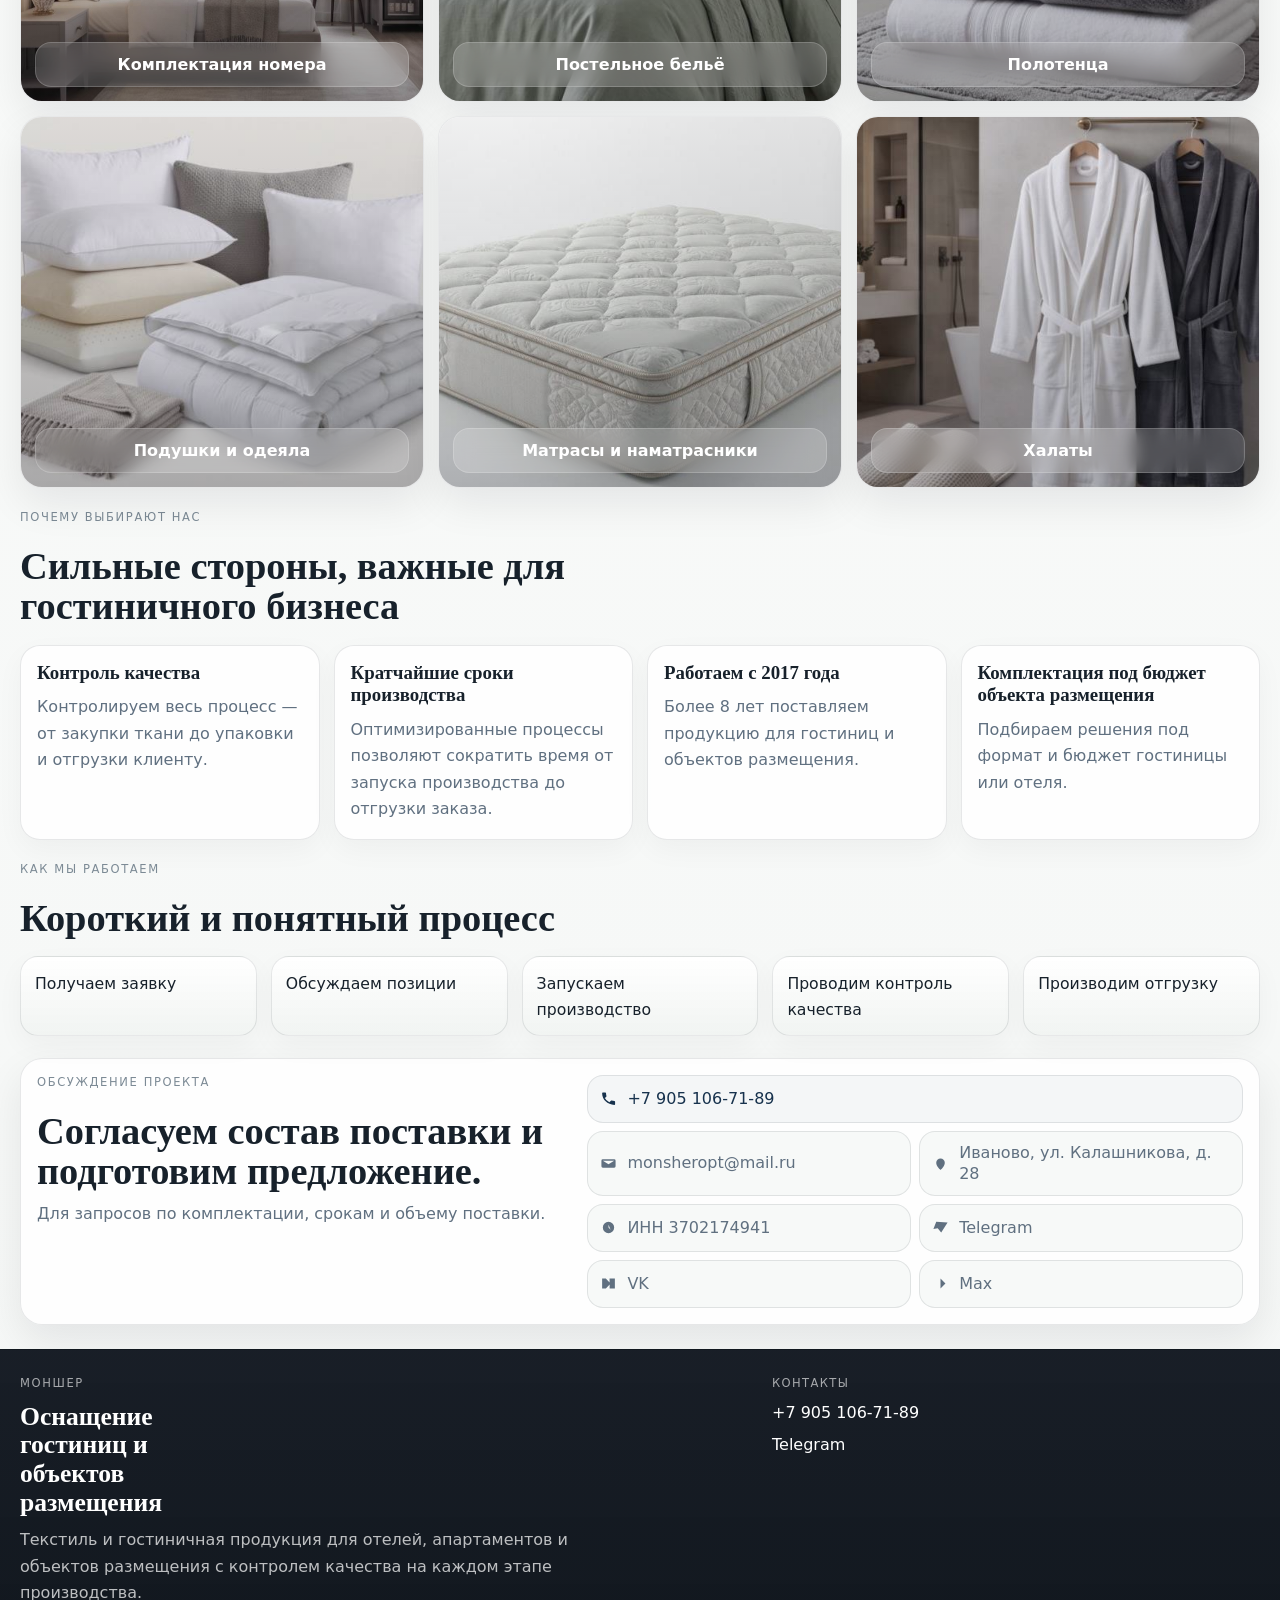
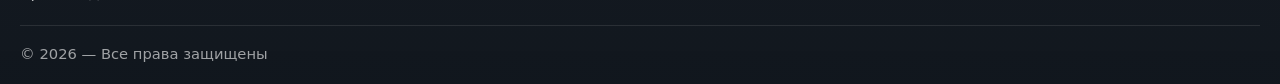
==== commit b7f25dfd: "Add order modal and Telegram lead backend" ====
--- a/index.html
+++ b/index.html
@@ -75,24 +75,6 @@
                     </p>
                 </div>
 
-                <div class="stats-grid">
-                    <article class="stat-card">
-                        <span class="stat-value">2017</span>
-                        <p>С 2017 года на рынке</p>
-                    </article>
-                    <article class="stat-card">
-                        <span class="stat-value">4</span>
-                        <p>Контроль качества на каждом этапе</p>
-                    </article>
-                    <article class="stat-card">
-                        <span class="stat-value">8+</span>
-                        <p>Лет поставок для гостиниц и отелей</p>
-                    </article>
-                    <article class="stat-card">
-                        <span class="stat-value">Номерной фонд</span>
-                        <p>Комплектация объектов по задаче</p>
-                    </article>
-                </div>
             </section>
 
             <section class="section" id="products">
@@ -102,30 +84,30 @@
                 </div>
 
                 <div class="products-grid">
-                    <article class="product-card product-card-tall">
-                        <img src="static/images/06.jpg" alt="Комплектация номера">
-                        <div class="product-label">Комплектация номера</div>
-                    </article>
-                    <article class="product-card">
-                        <img src="static/images/02.jpg" alt="Полотенца">
-                        <div class="product-label">Полотенца</div>
-                    </article>
-                    <article class="product-card">
-                        <img src="static/images/07.jpg" alt="Подушки">
-                        <div class="product-label">Подушки</div>
-                    </article>
-                    <article class="product-card">
-                        <img src="static/images/01.jpg" alt="Одеяла">
-                        <div class="product-label">Одеяла</div>
-                    </article>
-                    <article class="product-card">
-                        <img src="static/images/04.jpg" alt="Матрасы">
-                        <div class="product-label">Матрасы</div>
-                    </article>
-                    <article class="product-card">
-                        <img src="static/images/05.jpg" alt="Наматрасники">
-                        <div class="product-label">Наматрасники</div>
-                    </article>
+                    <button class="product-card" type="button" data-order-source="Комплектация номера" aria-label="Оставить заявку: Комплектация номера">
+                        <img src="static/images/11.jpg" alt="Комплектация номера">
+                        <span class="product-label">Комплектация номера</span>
+                    </button>
+                    <button class="product-card" type="button" data-order-source="Постельное бельё" aria-label="Оставить заявку: Постельное бельё">
+                        <img src="static/images/12.JPG" alt="Постельное бельё">
+                        <span class="product-label">Постельное бельё</span>
+                    </button>
+                    <button class="product-card" type="button" data-order-source="Полотенца" aria-label="Оставить заявку: Полотенца">
+                        <img src="static/images/13.JPG" alt="Полотенца">
+                        <span class="product-label">Полотенца</span>
+                    </button>
+                    <button class="product-card" type="button" data-order-source="Подушки и одеяла" aria-label="Оставить заявку: Подушки и одеяла">
+                        <img src="static/images/14.JPG" alt="Подушки и одеяла">
+                        <span class="product-label">Подушки и одеяла</span>
+                    </button>
+                    <button class="product-card" type="button" data-order-source="Матрасы и наматрасники" aria-label="Оставить заявку: Матрасы и наматрасники">
+                        <img src="static/images/15.JPG" alt="Матрасы и наматрасники">
+                        <span class="product-label">Матрасы и наматрасники</span>
+                    </button>
+                    <button class="product-card" type="button" data-order-source="Халаты" aria-label="Оставить заявку: Халаты">
+                        <img src="static/images/16.jpg" alt="Халаты">
+                        <span class="product-label">Халаты</span>
+                    </button>
                 </div>
             </section>
 
@@ -245,5 +227,38 @@
             <span>© 2026 — Все права защищены</span>
         </div>
     </footer>
+
+    <div class="order-modal" data-order-modal hidden>
+        <div class="order-modal-dialog" role="dialog" aria-modal="true" aria-labelledby="order-modal-title">
+            <button class="order-modal-close" type="button" data-modal-close aria-label="Закрыть окно заявки">×</button>
+            <form class="order-form" data-order-form novalidate>
+                <input type="hidden" name="source" value="Форма заявки">
+                <div class="order-form-header">
+                    <p class="eyebrow">Заявка</p>
+                    <h2 id="order-modal-title">Оставьте заявку и мы подготовим коммерческое предложение</h2>
+                </div>
+
+                <label class="form-field">
+                    <span>Телефон *</span>
+                    <input type="tel" name="phone" placeholder="+7 900 000-00-00" autocomplete="tel" inputmode="tel" required>
+                </label>
+
+                <label class="form-field">
+                    <span>E-mail</span>
+                    <input type="email" name="email" placeholder="name@example.com" autocomplete="email">
+                </label>
+
+                <label class="form-field">
+                    <span>Пожелания / комментарий</span>
+                    <textarea name="comment" rows="4" placeholder="Расскажите, что нужно укомплектовать"></textarea>
+                </label>
+
+                <button class="button order-submit" type="submit">Отправить заявку</button>
+                <p class="order-form-note">Наш менеджер свяжется с вами для уточнения деталей</p>
+                <p class="form-status" data-form-status aria-live="polite"></p>
+            </form>
+        </div>
+    </div>
+    <script src="static/app.js"></script>
 </body>
 </html>
--- a/static/styles.css
+++ b/static/styles.css
@@ -139,7 +139,7 @@
     border: 1px solid var(--line);
     background:
         linear-gradient(90deg, rgba(10, 16, 23, 0.72) 0%, rgba(10, 16, 23, 0.38) 32%, rgba(10, 16, 23, 0.10) 60%, rgba(10, 16, 23, 0.02) 100%),
-        url("images/123123.png") center center / cover no-repeat;
+        url("images/matrac.jpg") center center / cover no-repeat;
     box-shadow: var(--shadow);
 }
 
@@ -174,7 +174,6 @@
 .section-lead,
 .advantage-card p,
 .workflow-step p,
-.stat-card p,
 .hero-note {
     margin: 0;
     color: var(--muted);
@@ -309,34 +308,6 @@
     padding-top: 16px;
 }
 
-.stats-grid {
-    display: grid;
-    grid-template-columns: repeat(4, minmax(0, 1fr));
-    gap: 14px;
-}
-
-.stat-card {
-    padding: 16px 16px 14px;
-    border: 1px solid var(--line);
-    border-radius: 20px;
-    background: linear-gradient(180deg, rgba(255, 255, 255, 0.94) 0%, rgba(243, 246, 245, 0.98) 100%);
-    box-shadow: 0 10px 28px rgba(12, 19, 26, 0.04);
-}
-
-.stat-value {
-    display: block;
-    margin-bottom: 10px;
-    font-size: 1.55rem;
-    font-weight: 700;
-    line-height: 1;
-    color: var(--accent);
-    font-family: Georgia, "Times New Roman", serif;
-}
-
-.stat-card p {
-    font-size: 0.94rem;
-}
-
 .products-grid {
     display: grid;
     grid-template-columns: repeat(3, minmax(0, 1fr));
@@ -346,16 +317,29 @@
 .product-card {
     position: relative;
     overflow: hidden;
+    display: block;
+    width: 100%;
+    padding: 0;
+    appearance: none;
     aspect-ratio: 1 / 0.92;
     border-radius: 22px;
     border: 1px solid var(--line);
     background: var(--surface);
     box-shadow: var(--shadow);
+    color: inherit;
+    cursor: pointer;
+    font: inherit;
+    text-align: inherit;
     transition: transform 0.18s ease, box-shadow 0.18s ease;
 }
 
 .product-card:hover {
     transform: translateY(-2px);
+}
+
+.product-card:focus-visible {
+    outline: 3px solid rgba(23, 50, 77, 0.34);
+    outline-offset: 3px;
 }
 
 .product-card img {
@@ -592,6 +576,171 @@
     line-height: 1.65;
 }
 
+body.modal-open {
+    overflow: hidden;
+}
+
+.order-modal {
+    position: fixed;
+    inset: 0;
+    z-index: 20;
+    display: grid;
+    place-items: center;
+    padding: 20px;
+    background: rgba(12, 18, 25, 0.58);
+}
+
+.order-modal[hidden] {
+    display: none;
+}
+
+.order-modal-dialog {
+    position: relative;
+    width: min(560px, 100%);
+    max-height: calc(100vh - 40px);
+    overflow: auto;
+    border-radius: 24px;
+    border: 1px solid rgba(255, 255, 255, 0.28);
+    background: var(--surface);
+    box-shadow: 0 28px 80px rgba(12, 18, 25, 0.26);
+}
+
+.order-modal-close {
+    position: absolute;
+    top: 14px;
+    right: 14px;
+    z-index: 1;
+    display: grid;
+    place-items: center;
+    width: 40px;
+    height: 40px;
+    border: 1px solid var(--line);
+    border-radius: 50%;
+    background: rgba(247, 249, 248, 0.96);
+    color: var(--text);
+    cursor: pointer;
+    font: inherit;
+    font-size: 1.35rem;
+    line-height: 1;
+    transition: transform 0.18s ease, border-color 0.18s ease;
+}
+
+.order-modal-close:hover {
+    transform: translateY(-1px);
+    border-color: rgba(23, 50, 77, 0.24);
+}
+
+.order-modal-close:focus-visible,
+.order-submit:focus-visible,
+.form-field input:focus-visible,
+.form-field textarea:focus-visible {
+    outline: 3px solid rgba(23, 50, 77, 0.26);
+    outline-offset: 2px;
+}
+
+.order-form {
+    display: grid;
+    gap: 16px;
+    padding: 34px;
+}
+
+.order-form-header {
+    display: grid;
+    gap: 8px;
+    padding-right: 42px;
+}
+
+.order-form-header .eyebrow {
+    margin-bottom: 0;
+}
+
+.order-form-header h2 {
+    font-size: clamp(1.45rem, 3vw, 2.15rem);
+    line-height: 1.1;
+}
+
+.form-field {
+    display: grid;
+    gap: 8px;
+    color: var(--text);
+    font-weight: 600;
+}
+
+.form-field input,
+.form-field textarea {
+    width: 100%;
+    border: 1px solid var(--line);
+    border-radius: 16px;
+    background: rgba(247, 249, 248, 0.92);
+    color: var(--text);
+    font: inherit;
+    font-weight: 400;
+    line-height: 1.45;
+    transition: border-color 0.18s ease, background-color 0.18s ease;
+}
+
+.form-field input {
+    min-height: 50px;
+    padding: 0 14px;
+}
+
+.form-field textarea {
+    min-height: 116px;
+    resize: vertical;
+    padding: 12px 14px;
+}
+
+.form-field input:focus,
+.form-field textarea:focus {
+    border-color: rgba(23, 50, 77, 0.28);
+    background: #fff;
+}
+
+.order-submit {
+    width: 100%;
+    border: 0;
+    background: var(--accent);
+    color: #fff;
+    cursor: pointer;
+}
+
+.order-submit:disabled {
+    cursor: wait;
+    opacity: 0.72;
+    transform: none;
+}
+
+.order-form-note {
+    margin: -4px 0 0;
+    color: var(--muted);
+    text-align: center;
+    line-height: 1.5;
+}
+
+.form-status {
+    display: none;
+    margin: 0;
+    padding: 12px 14px;
+    border-radius: 16px;
+    line-height: 1.45;
+}
+
+.form-status.is-visible {
+    display: block;
+}
+
+.form-status.is-success {
+    border: 1px solid rgba(38, 132, 84, 0.2);
+    background: rgba(38, 132, 84, 0.1);
+    color: #236442;
+}
+
+.form-status.is-error {
+    border: 1px solid rgba(174, 49, 49, 0.2);
+    background: rgba(174, 49, 49, 0.1);
+    color: #8a2d2d;
+}
+
 @media (max-width: 1080px) {
     .hero-grid {
         min-height: 500px;
@@ -602,7 +751,6 @@
         max-width: 600px;
     }
 
-    .stats-grid,
     .advantages-grid {
         grid-template-columns: repeat(2, minmax(0, 1fr));
     }
@@ -645,7 +793,6 @@
     }
 
     .hero-metrics,
-    .stats-grid,
     .products-grid,
     .advantages-grid,
     .workflow-grid {
@@ -697,6 +844,23 @@
     .success-card {
         padding: 26px;
     }
+
+    .order-modal {
+        padding: 10px;
+    }
+
+    .order-modal-dialog {
+        max-height: calc(100vh - 20px);
+        border-radius: 20px;
+    }
+
+    .order-form {
+        padding: 24px 16px 18px;
+    }
+
+    .order-form-header {
+        padding-right: 44px;
+    }
 }
 
 @media (prefers-reduced-motion: reduce) {
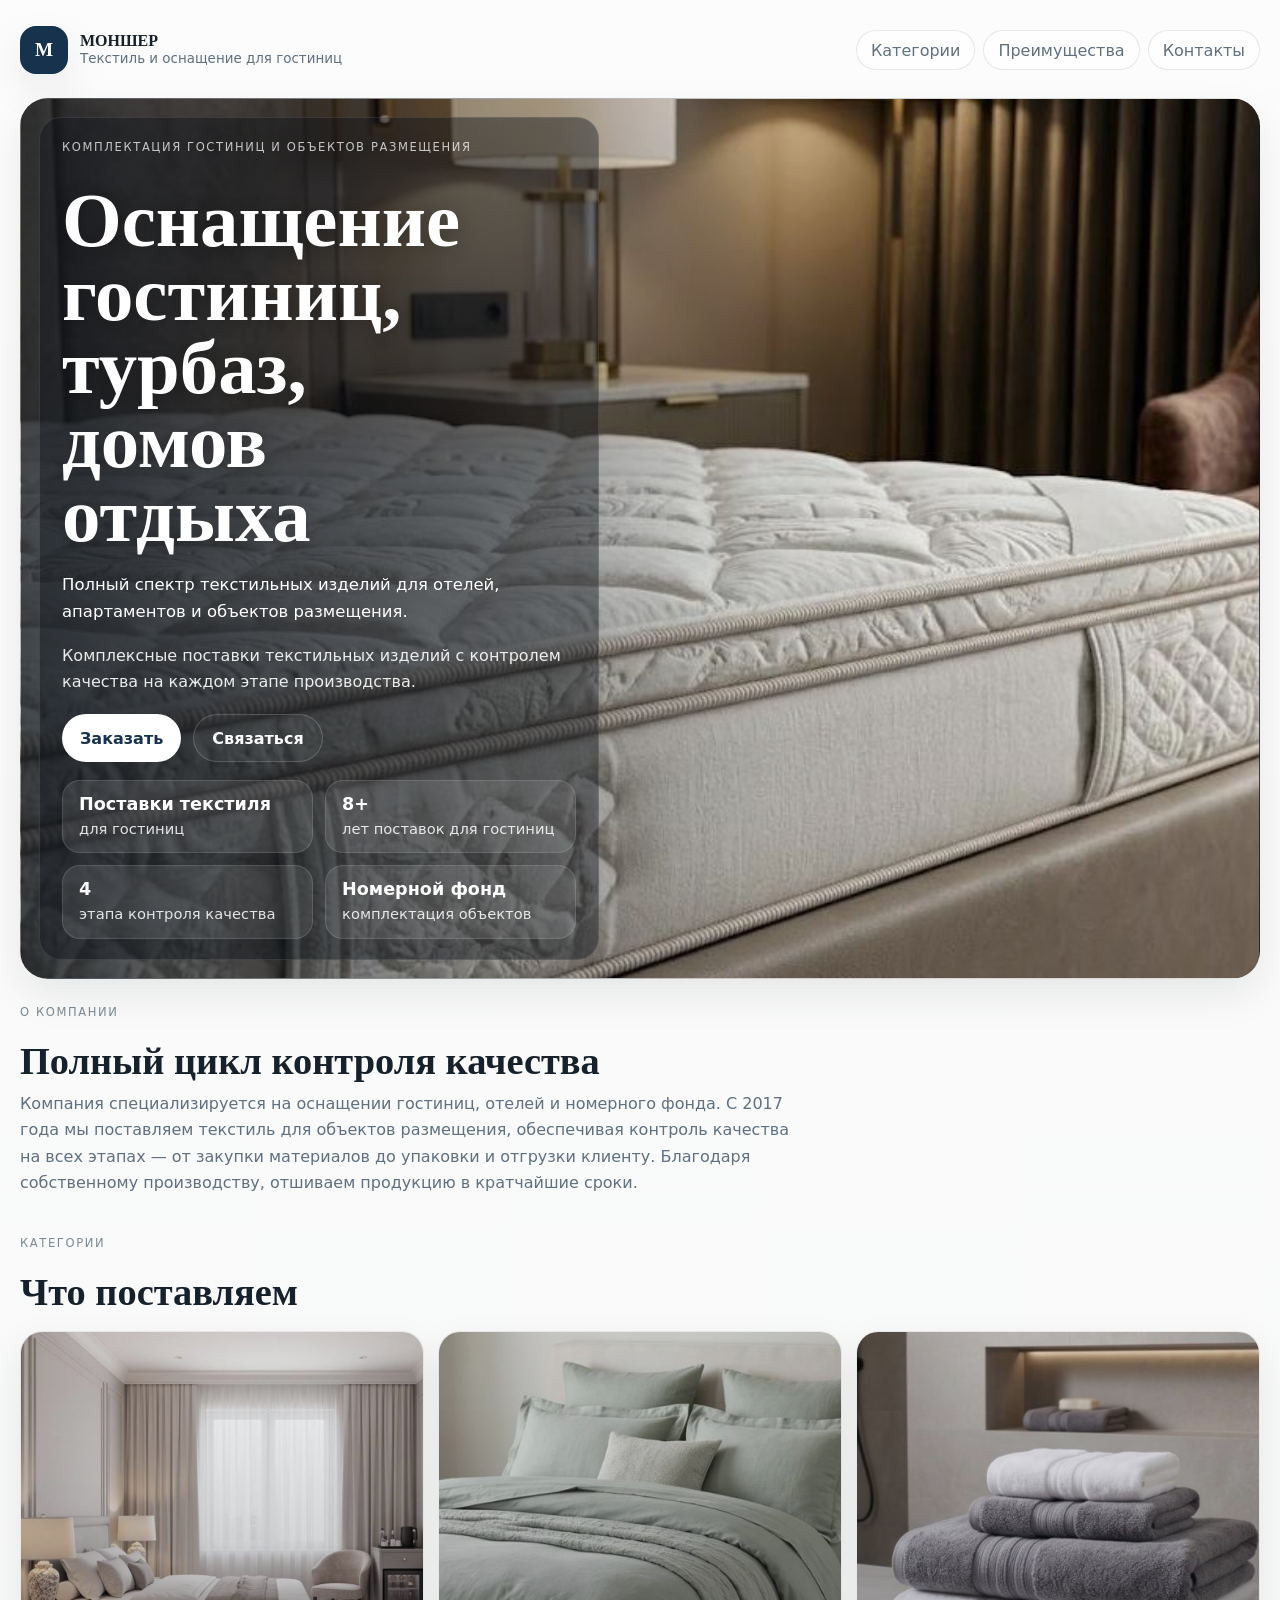
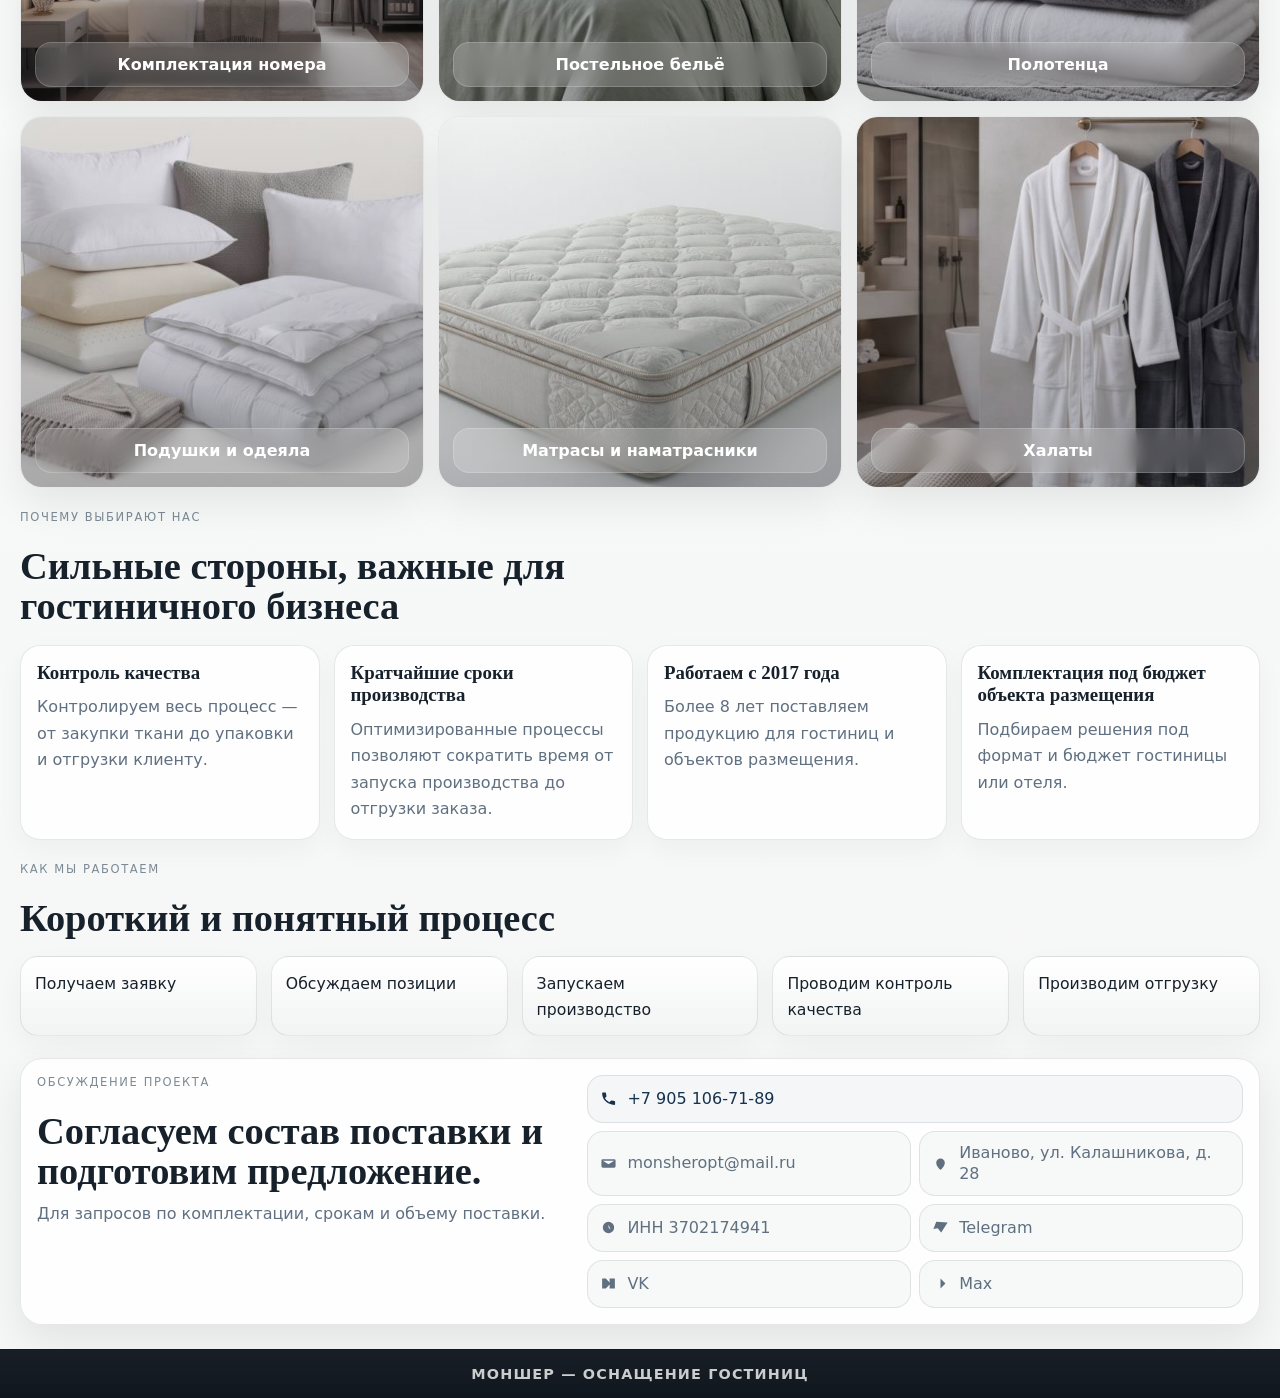
==== commit 458c5eab: "Упрощен подвал, изменена кнопка на первом экране на Заказать, обновлена плашка 2017 года" ====
--- a/index.html
+++ b/index.html
@@ -36,14 +36,14 @@
                     </p>
 
                     <div class="hero-actions">
-                        <a class="button button-primary" href="#contacts">Связаться</a>
-                        <a class="button button-secondary" href="#workflow">Как мы работаем</a>
+                        <button class="button button-primary" type="button" data-order-source="Кнопка Заказать">Заказать</button>
+                        <a class="button button-secondary" href="#contacts">Связаться</a>
                     </div>
 
                     <div class="hero-metrics" aria-label="Ключевые показатели">
                         <div class="metric-pill">
-                            <strong>2017</strong>
-                            <span>с этого года на рынке</span>
+                            <strong>Поставки текстиля</strong>
+                            <span>для гостиниц</span>
                         </div>
                         <div class="metric-pill">
                             <strong>8+</strong>
@@ -207,24 +207,7 @@
 
     <footer class="site-footer">
         <div class="site-footer-inner">
-            <div class="site-footer-brand">
-                <p class="eyebrow">МОНШЕР</p>
-                <h2>Оснащение гостиниц и объектов размещения</h2>
-                <p>
-                    Текстиль и гостиничная продукция для отелей, апартаментов и объектов размещения с
-                    контролем качества на каждом этапе производства.
-                </p>
-            </div>
-
-            <div class="site-footer-contacts">
-                <p class="site-footer-title">Контакты</p>
-                <a href="tel:+79051067189">+7 905 106-71-89</a>
-                <span>Telegram</span>
-            </div>
-        </div>
-
-        <div class="site-footer-bottom">
-            <span>© 2026 — Все права защищены</span>
+            <span class="site-footer-name">МОНШЕР — оснащение гостиниц</span>
         </div>
     </footer>
 
--- a/static/styles.css
+++ b/static/styles.css
@@ -263,9 +263,12 @@
     min-height: 48px;
     padding: 0 18px;
     border-radius: 999px;
+    border: 0;
     display: inline-flex;
     align-items: center;
     justify-content: center;
+    cursor: pointer;
+    font: inherit;
     font-weight: 600;
     transition: transform 0.18s ease, background-color 0.18s ease, border-color 0.18s ease;
 }
@@ -472,7 +475,7 @@
 
 .site-footer {
     margin-top: 24px;
-    padding: 24px 0 20px;
+    padding: 14px 0;
     border-top: 1px solid rgba(23, 33, 43, 0.08);
     background: linear-gradient(180deg, rgba(15, 21, 30, 0.96) 0%, rgba(12, 18, 25, 0.98) 100%);
     color: rgba(255, 255, 255, 0.86);
@@ -482,74 +485,16 @@
 .site-footer-inner {
     width: min(1240px, calc(100% - 32px));
     margin: 0 auto;
-    display: grid;
-    grid-template-columns: minmax(0, 1.2fr) minmax(240px, 0.8fr);
-    gap: 20px;
-    align-items: start;
-}
-
-.site-footer-brand {
-    display: grid;
-    gap: 10px;
-}
-
-.site-footer-brand .eyebrow {
-    margin-bottom: 0;
-    color: rgba(255, 255, 255, 0.62);
-}
-
-.site-footer-brand h2 {
-    font-size: clamp(1.25rem, 2vw, 1.8rem);
-    line-height: 1.12;
-    color: #fff;
-    max-width: 18ch;
-}
-
-.site-footer-brand p {
-    margin: 0;
-    max-width: 56ch;
-    line-height: 1.65;
-    color: rgba(255, 255, 255, 0.72);
-}
-
-.site-footer-contacts {
-    display: grid;
-    gap: 10px;
-    justify-items: start;
-    padding-top: 2px;
-}
-
-.site-footer-title {
-    margin: 0 0 2px;
-    color: rgba(255, 255, 255, 0.62);
+    text-align: center;
+}
+
+.site-footer-name {
+    color: rgba(255, 255, 255, 0.78);
+    font-size: 0.9rem;
+    font-weight: 600;
+    letter-spacing: 0.08em;
+    line-height: 1.4;
     text-transform: uppercase;
-    letter-spacing: 0.12em;
-    font-size: 0.72rem;
-}
-
-.site-footer-contacts a,
-.site-footer-contacts span {
-    color: #fff;
-    line-height: 1.4;
-}
-
-.site-footer-contacts a {
-    transition: color 0.18s ease, opacity 0.18s ease;
-}
-
-.site-footer-contacts a:hover {
-    color: #ffffff;
-    opacity: 0.84;
-}
-
-.site-footer-bottom {
-    width: min(1240px, calc(100% - 32px));
-    margin: 18px auto 0;
-    padding-top: 18px;
-    border-top: 1px solid rgba(255, 255, 255, 0.1);
-    color: rgba(255, 255, 255, 0.6);
-    font-size: 0.92rem;
-    line-height: 1.4;
 }
 
 .success-body {
@@ -824,21 +769,11 @@
 
     .site-footer {
         margin-top: 18px;
-        padding: 20px 0 18px;
-    }
-
-    .site-footer-inner,
-    .site-footer-bottom {
+        padding: 14px 0;
+    }
+
+    .site-footer-inner {
         width: min(100% - 20px, 1240px);
-    }
-
-    .site-footer-bottom {
-        margin-top: 16px;
-        padding-top: 16px;
-    }
-
-    .site-footer-brand h2 {
-        max-width: none;
     }
 
     .success-card {
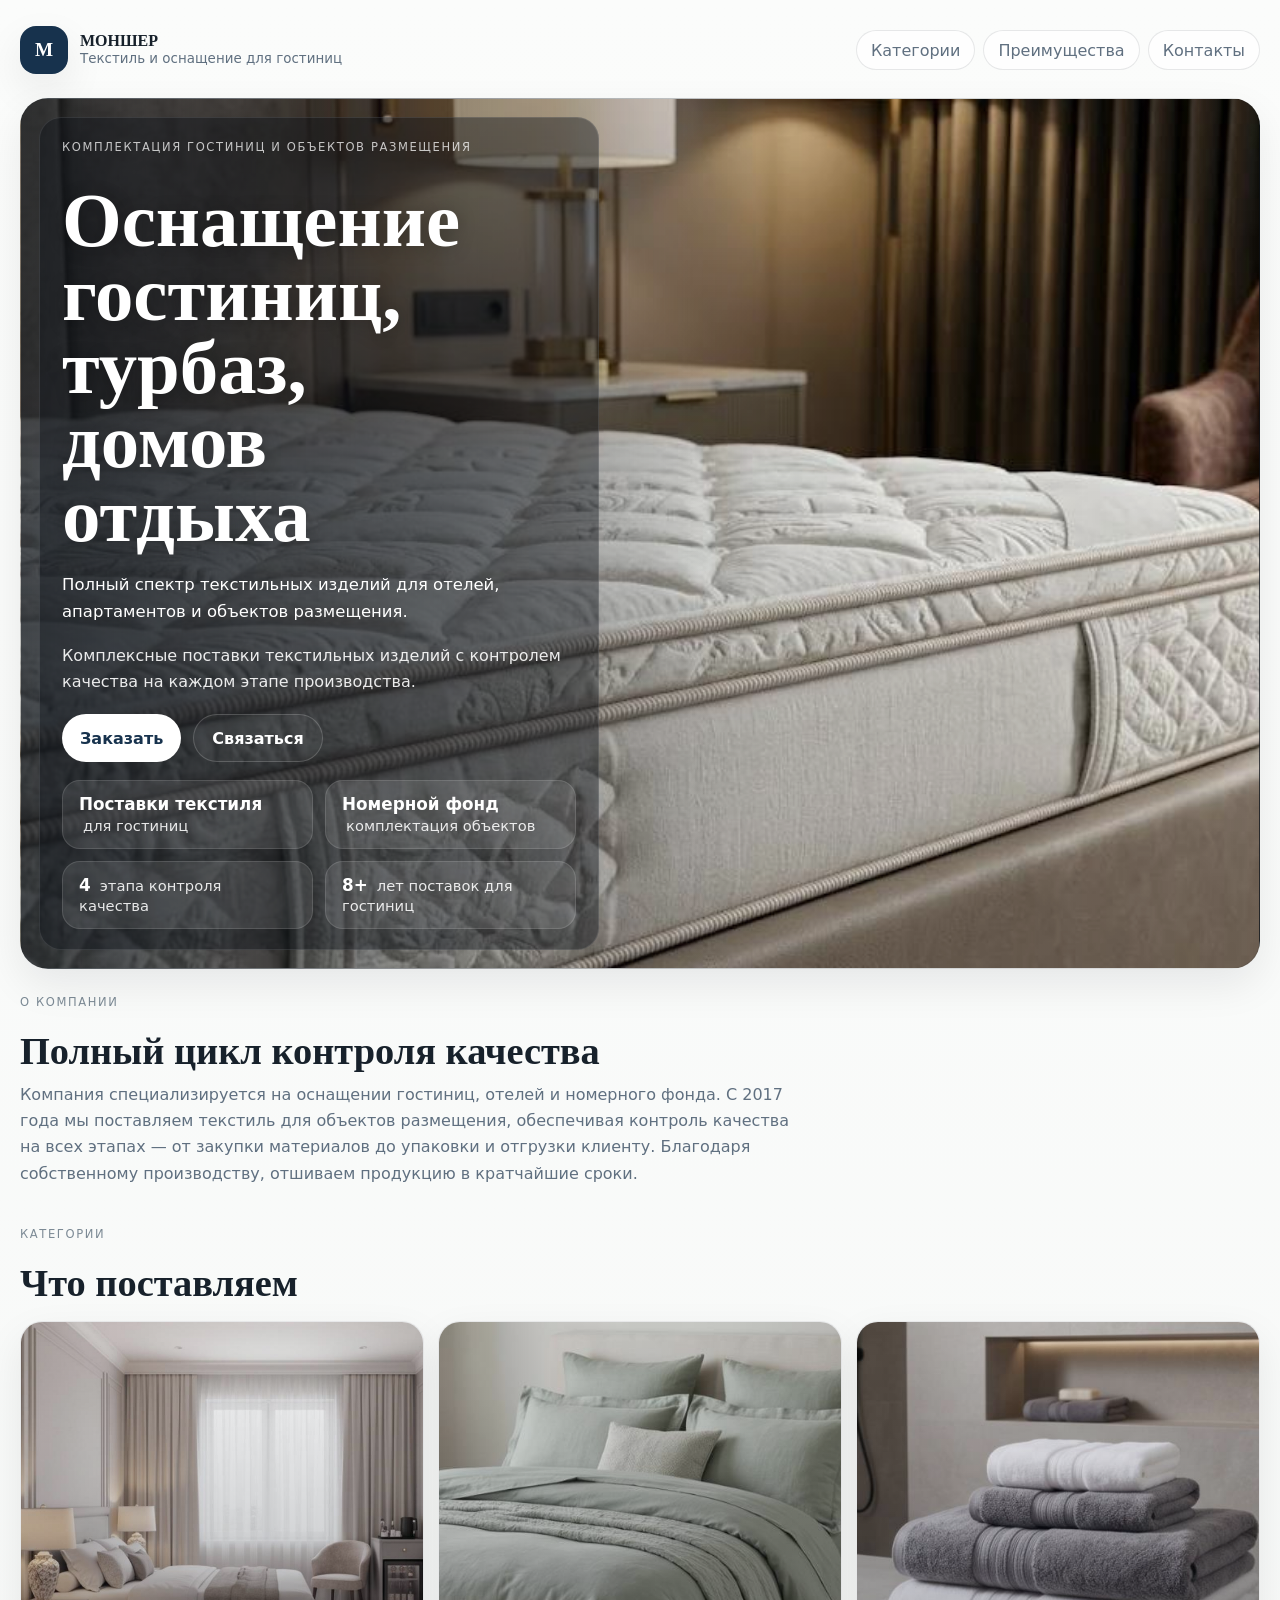
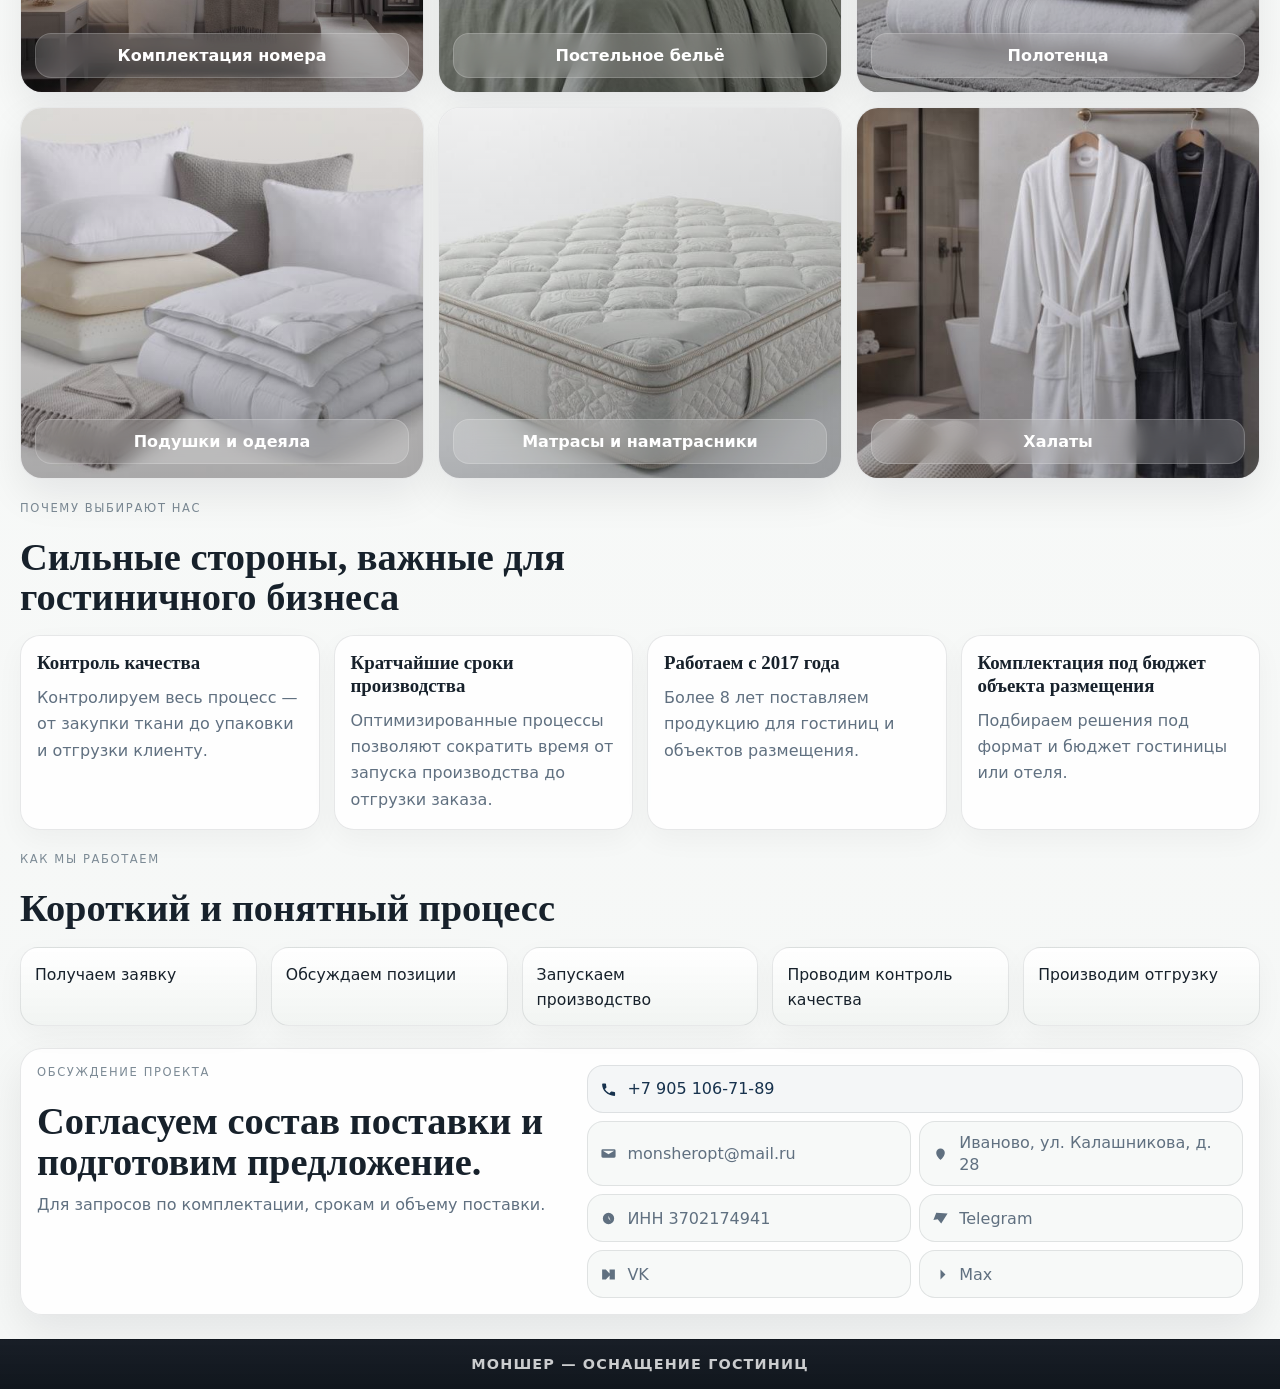
==== commit 93ab2c97: "Удалено 'коммерческое' из формы, перестроены метрики в одну строку" ====
--- a/index.html
+++ b/index.html
@@ -46,16 +46,16 @@
                             <span>для гостиниц</span>
                         </div>
                         <div class="metric-pill">
+                            <strong>Номерной фонд</strong>
+                            <span>комплектация объектов</span>
+                        </div>
+                        <div class="metric-pill">
+                            <strong>4</strong>
+                            <span>этапа контроля качества</span>
+                        </div>
+                        <div class="metric-pill">
                             <strong>8+</strong>
                             <span>лет поставок для гостиниц</span>
-                        </div>
-                        <div class="metric-pill">
-                            <strong>4</strong>
-                            <span>этапа контроля качества</span>
-                        </div>
-                        <div class="metric-pill">
-                            <strong>Номерной фонд</strong>
-                            <span>комплектация объектов</span>
                         </div>
                     </div>
                 </div>
@@ -218,7 +218,7 @@
                 <input type="hidden" name="source" value="Форма заявки">
                 <div class="order-form-header">
                     <p class="eyebrow">Заявка</p>
-                    <h2 id="order-modal-title">Оставьте заявку и мы подготовим коммерческое предложение</h2>
+                    <h2 id="order-modal-title">Оставьте заявку и мы подготовим предложение</h2>
                 </div>
 
                 <label class="form-field">
--- a/static/styles.css
+++ b/static/styles.css
@@ -229,7 +229,7 @@
 }
 
 .metric-pill {
-    padding: 14px 16px;
+    padding: 12px 16px;
     border: 1px solid rgba(255, 255, 255, 0.12);
     border-radius: 18px;
     background: rgba(255, 255, 255, 0.1);
@@ -238,18 +238,18 @@
 }
 
 .metric-pill strong {
-    display: block;
-    margin-bottom: 4px;
-    font-size: 1.1rem;
-    line-height: 1.1;
+    display: inline;
+    font-size: 1.05rem;
+    line-height: 1.35;
     color: #fff;
 }
 
 .metric-pill span {
-    display: block;
-    color: rgba(255, 255, 255, 0.86);
+    display: inline;
+    color: rgba(255, 255, 255, 0.88);
     font-size: 0.92rem;
     line-height: 1.35;
+    margin-left: 4px;
 }
 
 .hero-actions {
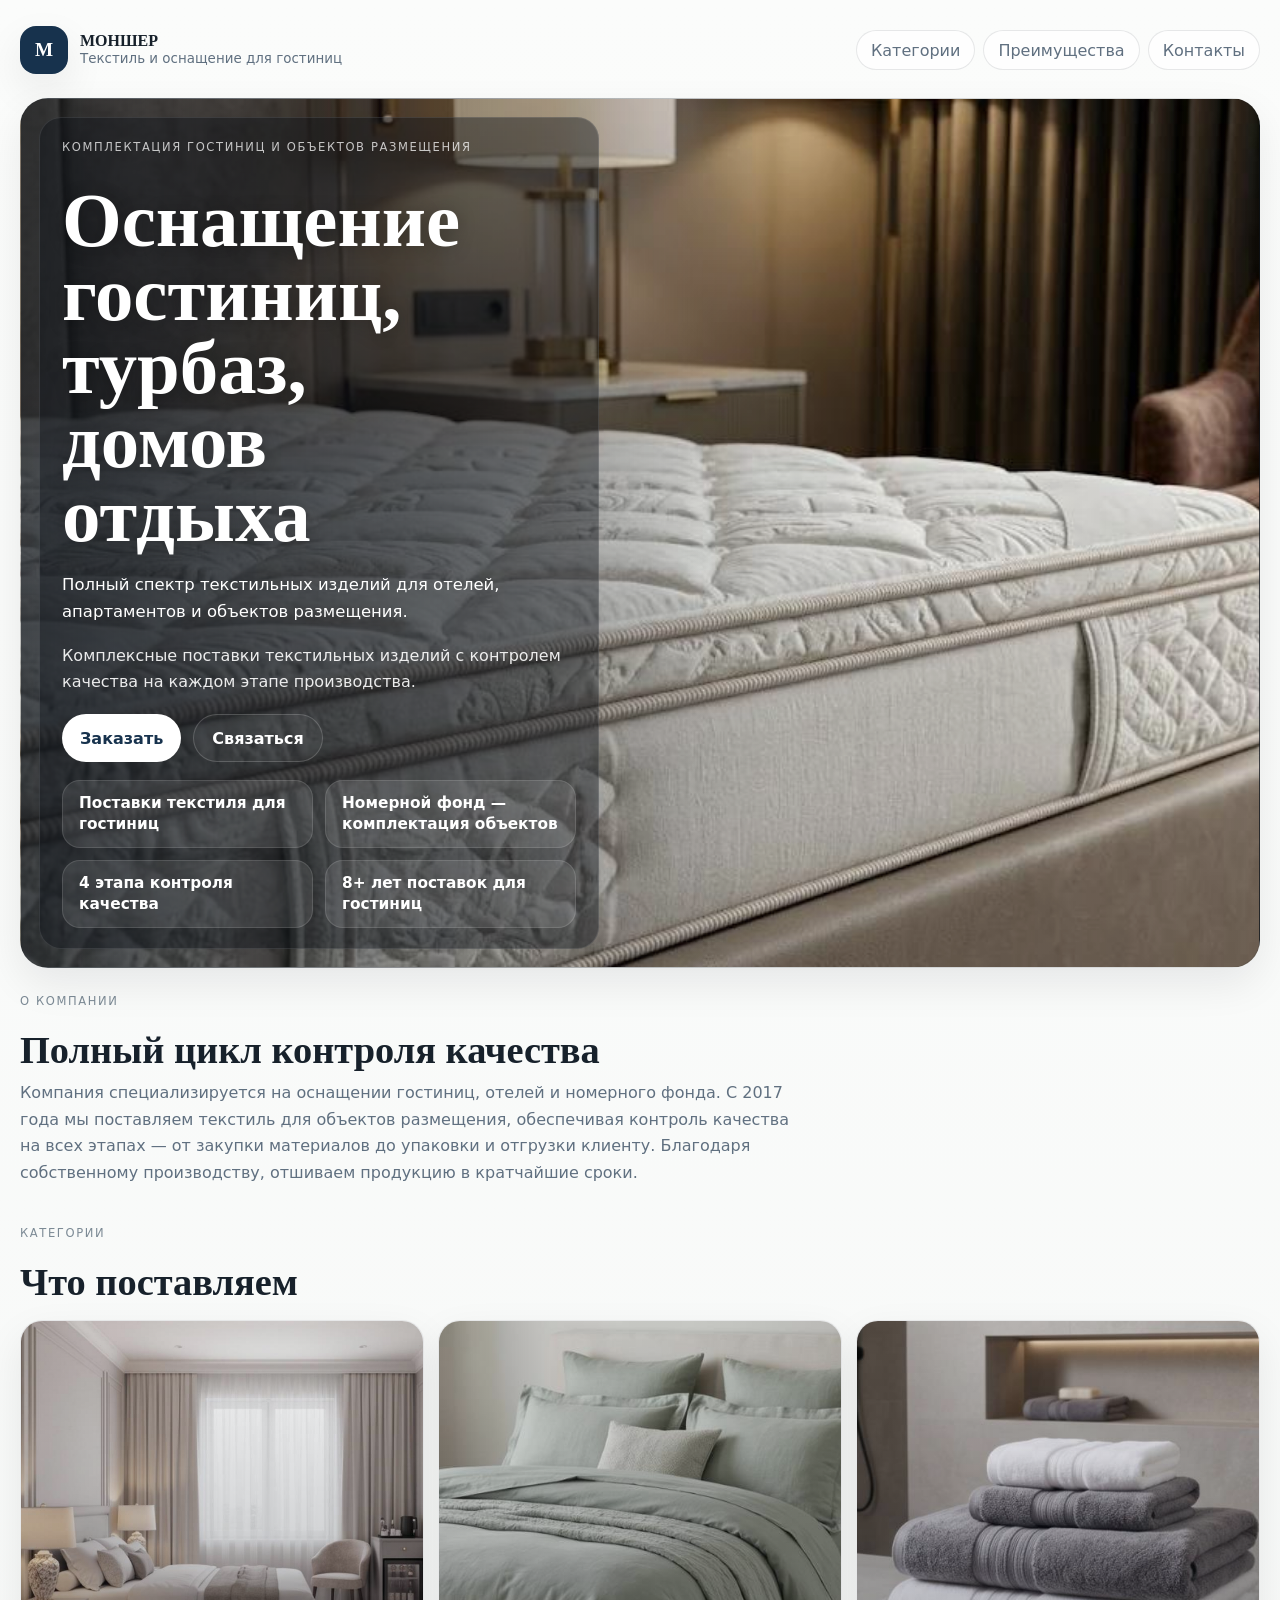
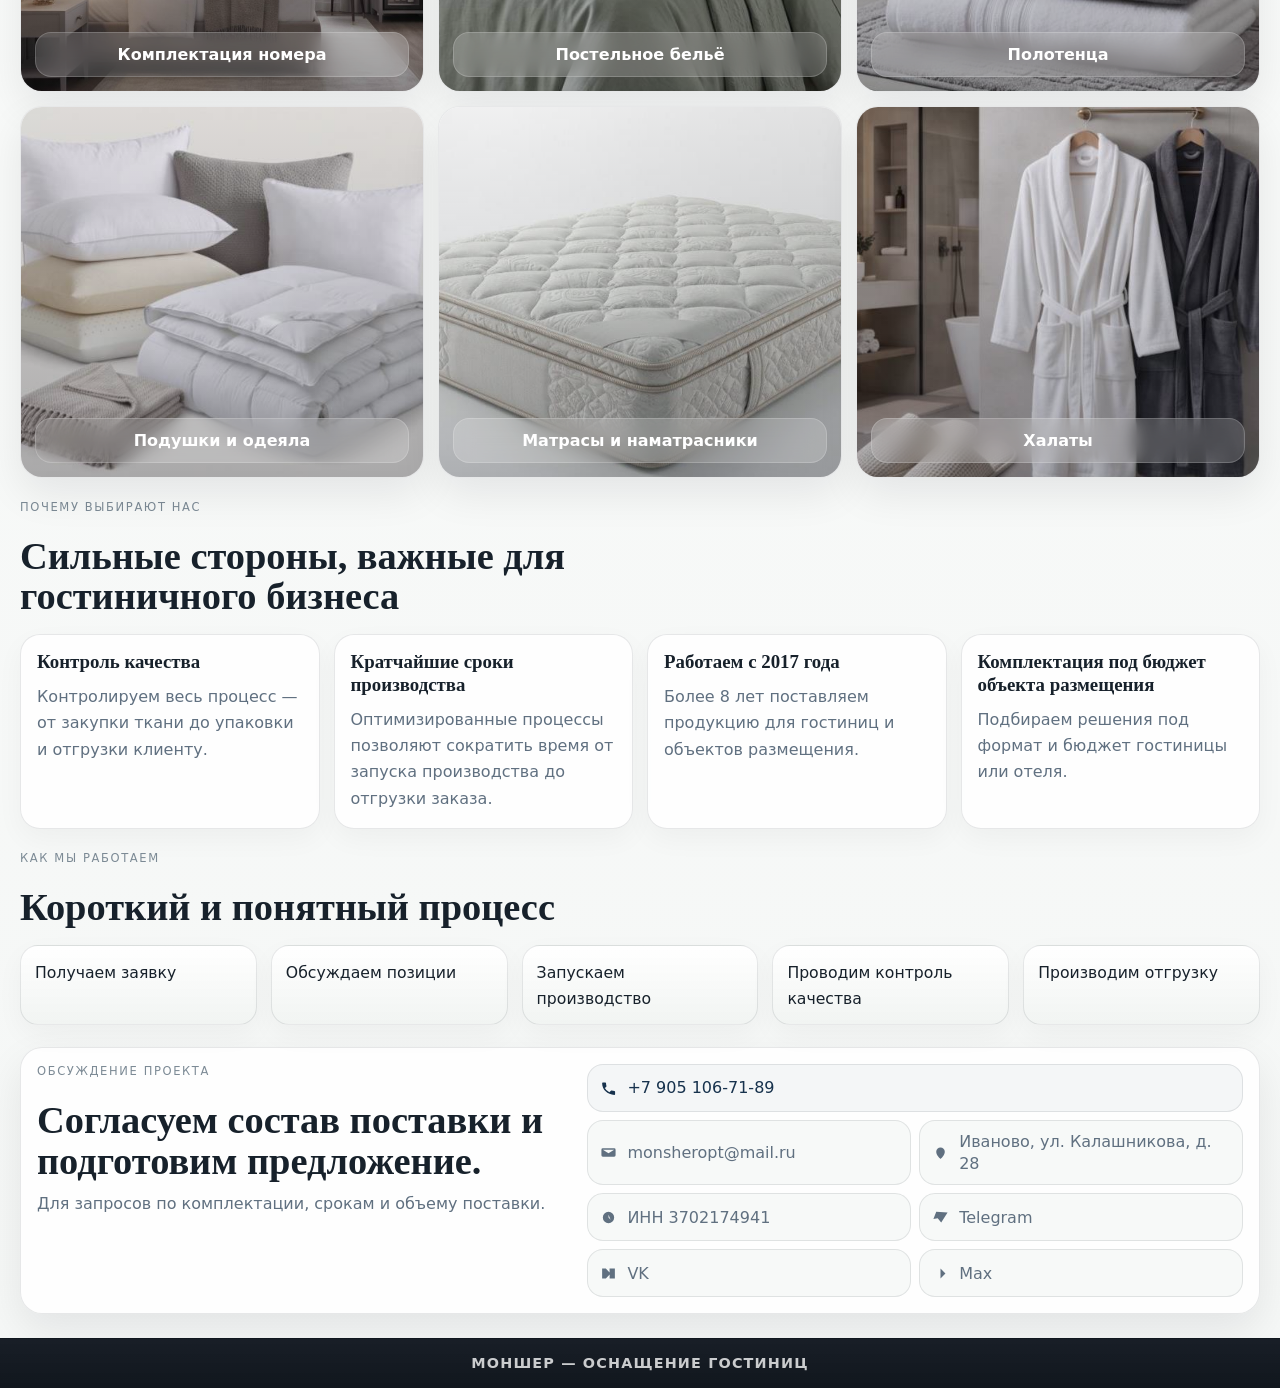
==== commit a2491d40: "Сделан весь текст в метриках жирным, добавлено выравнивание по высоте и центру" ====
--- a/index.html
+++ b/index.html
@@ -42,20 +42,16 @@
 
                     <div class="hero-metrics" aria-label="Ключевые показатели">
                         <div class="metric-pill">
-                            <strong>Поставки текстиля</strong>
-                            <span>для гостиниц</span>
-                        </div>
-                        <div class="metric-pill">
-                            <strong>Номерной фонд</strong>
-                            <span>комплектация объектов</span>
-                        </div>
-                        <div class="metric-pill">
-                            <strong>4</strong>
-                            <span>этапа контроля качества</span>
-                        </div>
-                        <div class="metric-pill">
-                            <strong>8+</strong>
-                            <span>лет поставок для гостиниц</span>
+                            <strong>Поставки текстиля для гостиниц</strong>
+                        </div>
+                        <div class="metric-pill">
+                            <strong>Номерной фонд — комплектация объектов</strong>
+                        </div>
+                        <div class="metric-pill">
+                            <strong>4 этапа контроля качества</strong>
+                        </div>
+                        <div class="metric-pill">
+                            <strong>8+ лет поставок для гостиниц</strong>
                         </div>
                     </div>
                 </div>
--- a/static/styles.css
+++ b/static/styles.css
@@ -229,27 +229,22 @@
 }
 
 .metric-pill {
-    padding: 12px 16px;
+    padding: 10px 16px;
     border: 1px solid rgba(255, 255, 255, 0.12);
     border-radius: 18px;
     background: rgba(255, 255, 255, 0.1);
     box-shadow: none;
     backdrop-filter: none;
+    display: flex;
+    align-items: center;
+    min-height: 68px;
 }
 
 .metric-pill strong {
-    display: inline;
-    font-size: 1.05rem;
+    font-size: 0.96rem;
     line-height: 1.35;
     color: #fff;
-}
-
-.metric-pill span {
-    display: inline;
-    color: rgba(255, 255, 255, 0.88);
-    font-size: 0.92rem;
-    line-height: 1.35;
-    margin-left: 4px;
+    font-weight: 600;
 }
 
 .hero-actions {
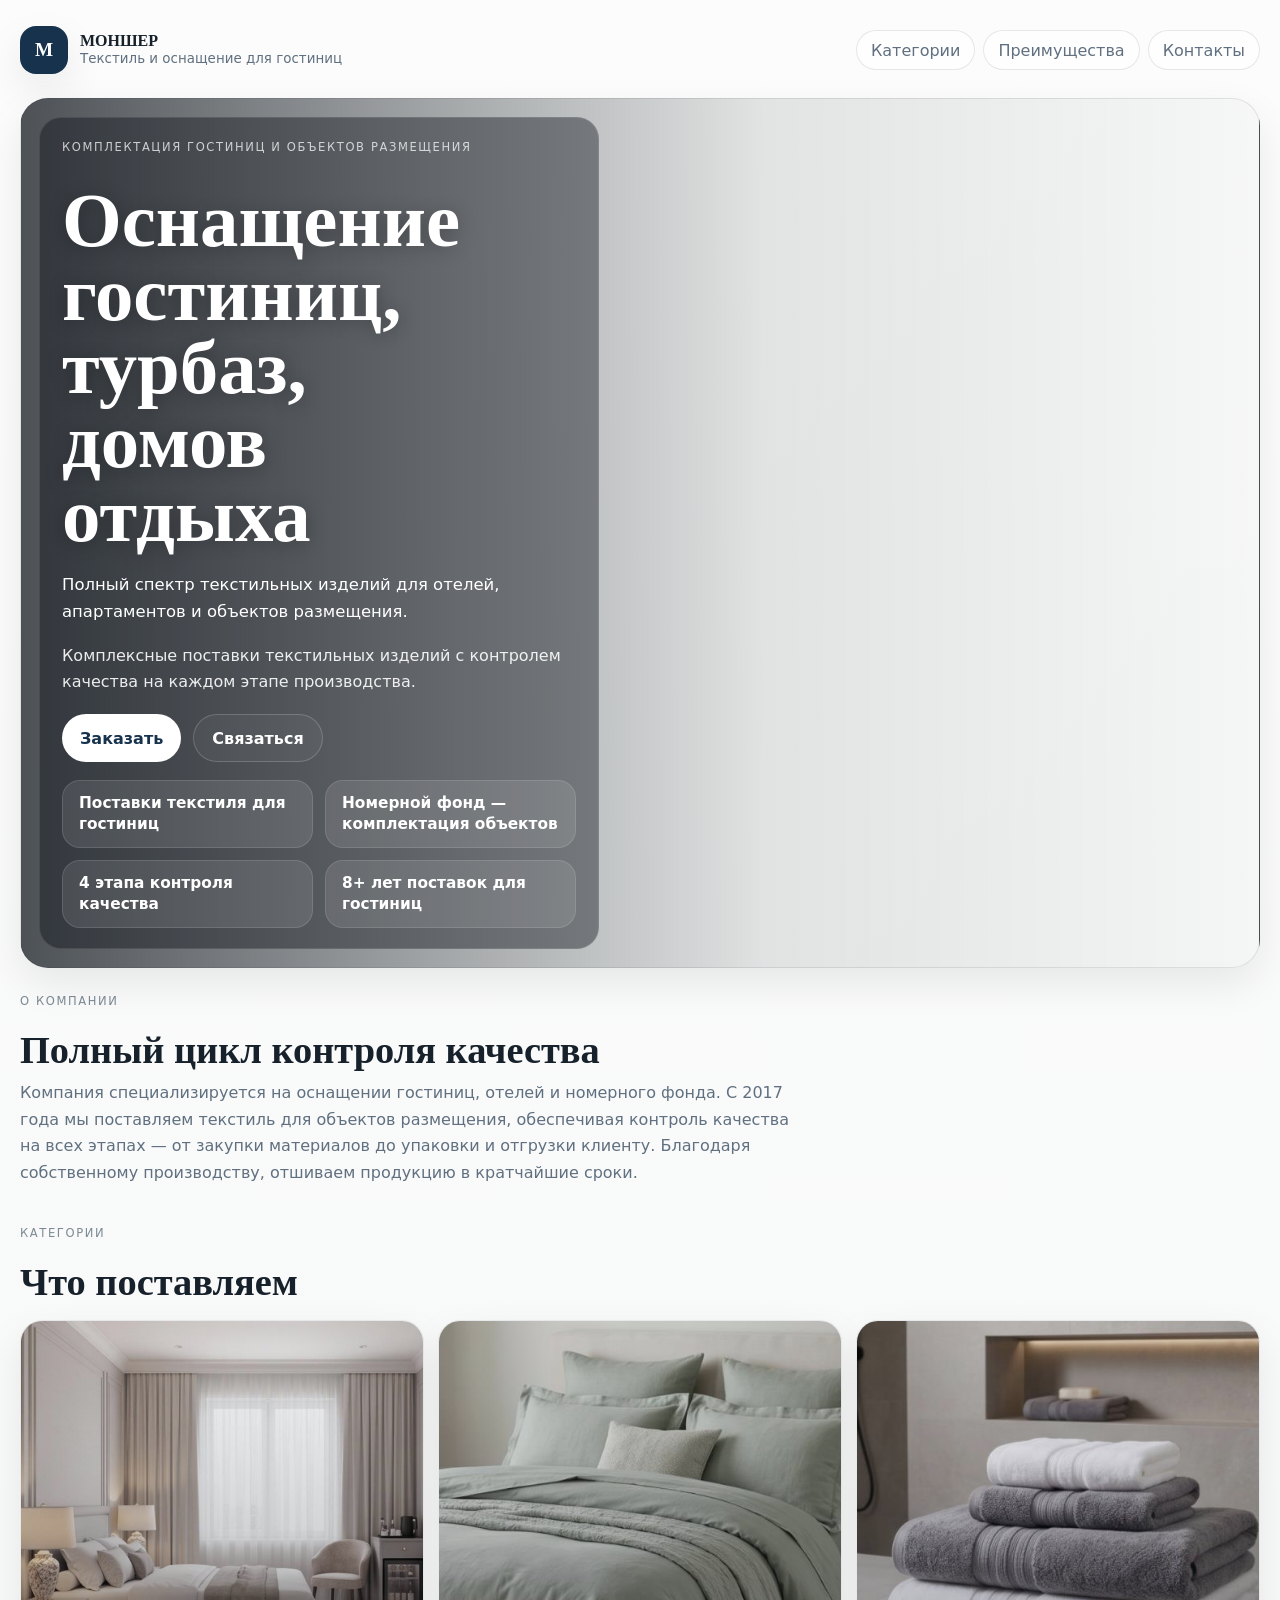
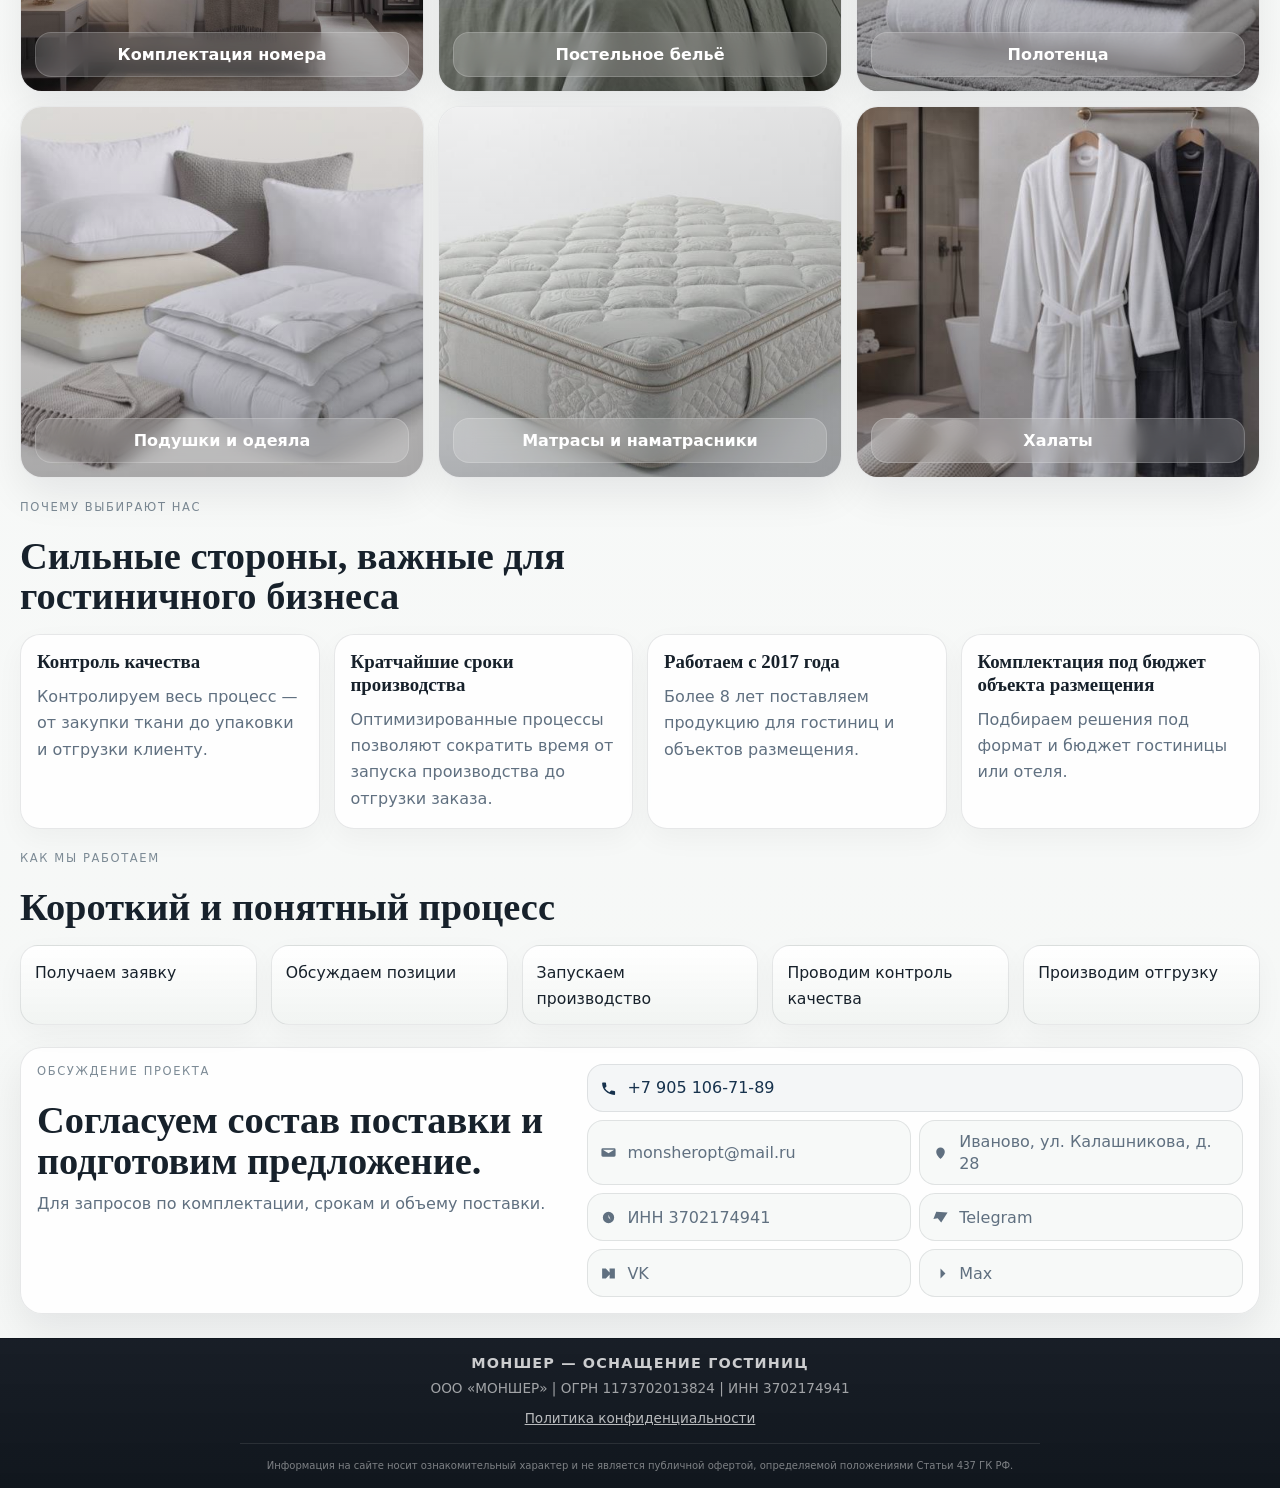
==== commit 1c2ec534: "Legal compliance updates: FZ-152 consent checkbox, footer legal details and disclaimer, privacy poli" ====
--- a/index.html
+++ b/index.html
@@ -203,7 +203,16 @@
 
     <footer class="site-footer">
         <div class="site-footer-inner">
-            <span class="site-footer-name">МОНШЕР — оснащение гостиниц</span>
+            <div class="site-footer-brand">
+                <span class="site-footer-name">МОНШЕР — оснащение гостиниц</span>
+                <p class="site-footer-requisites">ООО «МОНШЕР» | ОГРН 1173702013824 | ИНН 3702174941</p>
+            </div>
+            <div class="site-footer-links">
+                <a href="/privacy" target="_blank" class="footer-link">Политика конфиденциальности</a>
+            </div>
+            <div class="site-footer-disclaimer">
+                <small>Информация на сайте носит ознакомительный характер и не является публичной офертой, определяемой положениями Статьи 437 ГК РФ.</small>
+            </div>
         </div>
     </footer>
 
@@ -233,6 +242,10 @@
                 </label>
 
                 <button class="button order-submit" type="submit">Отправить заявку</button>
+                <label class="form-checkbox-field">
+                    <input type="checkbox" name="privacy_agree" required>
+                    <span>Даю согласие на обработку персональных данных в соответствии с <a href="/privacy" target="_blank">Политикой конфиденциальности</a></span>
+                </label>
                 <p class="order-form-note">Наш менеджер свяжется с вами для уточнения деталей</p>
                 <p class="form-status" data-form-status aria-live="polite"></p>
             </form>
--- a/static/styles.css
+++ b/static/styles.css
@@ -139,7 +139,7 @@
     border: 1px solid var(--line);
     background:
         linear-gradient(90deg, rgba(10, 16, 23, 0.72) 0%, rgba(10, 16, 23, 0.38) 32%, rgba(10, 16, 23, 0.10) 60%, rgba(10, 16, 23, 0.02) 100%),
-        url("images/matrac.jpg") center center / cover no-repeat;
+        url("images/hero-bedroom.png") center center / cover no-repeat;
     box-shadow: var(--shadow);
 }
 
@@ -804,3 +804,69 @@
         animation-iteration-count: 1 !important;
     }
 }
+
+.form-checkbox-field {
+    display: flex;
+    align-items: flex-start;
+    gap: 8px;
+    margin: 8px 0;
+    cursor: pointer;
+    font-size: 0.82rem;
+    font-weight: 400;
+    color: var(--muted);
+    line-height: 1.4;
+    text-align: left;
+}
+
+.form-checkbox-field input[type="checkbox"] {
+    margin: 2px 0 0 0;
+    flex-shrink: 0;
+    width: 15px;
+    height: 15px;
+    accent-color: var(--accent);
+}
+
+.form-checkbox-field a {
+    color: var(--accent);
+    text-decoration: underline;
+    transition: color 0.18s ease;
+}
+
+.form-checkbox-field a:hover {
+    color: var(--text);
+}
+
+.site-footer-brand {
+    margin-bottom: 12px;
+}
+
+.site-footer-requisites {
+    margin: 6px 0 0;
+    font-size: 0.85rem;
+    color: rgba(255, 255, 255, 0.6);
+}
+
+.site-footer-links {
+    margin-bottom: 16px;
+}
+
+.footer-link {
+    color: rgba(255, 255, 255, 0.7);
+    font-size: 0.85rem;
+    text-decoration: underline;
+    transition: color 0.18s ease;
+}
+
+.footer-link:hover {
+    color: #fff;
+}
+
+.site-footer-disclaimer {
+    font-size: 0.75rem;
+    color: rgba(255, 255, 255, 0.45);
+    border-top: 1px solid rgba(255, 255, 255, 0.1);
+    padding-top: 12px;
+    line-height: 1.5;
+    max-width: 800px;
+    margin: 12px auto 0;
+}
